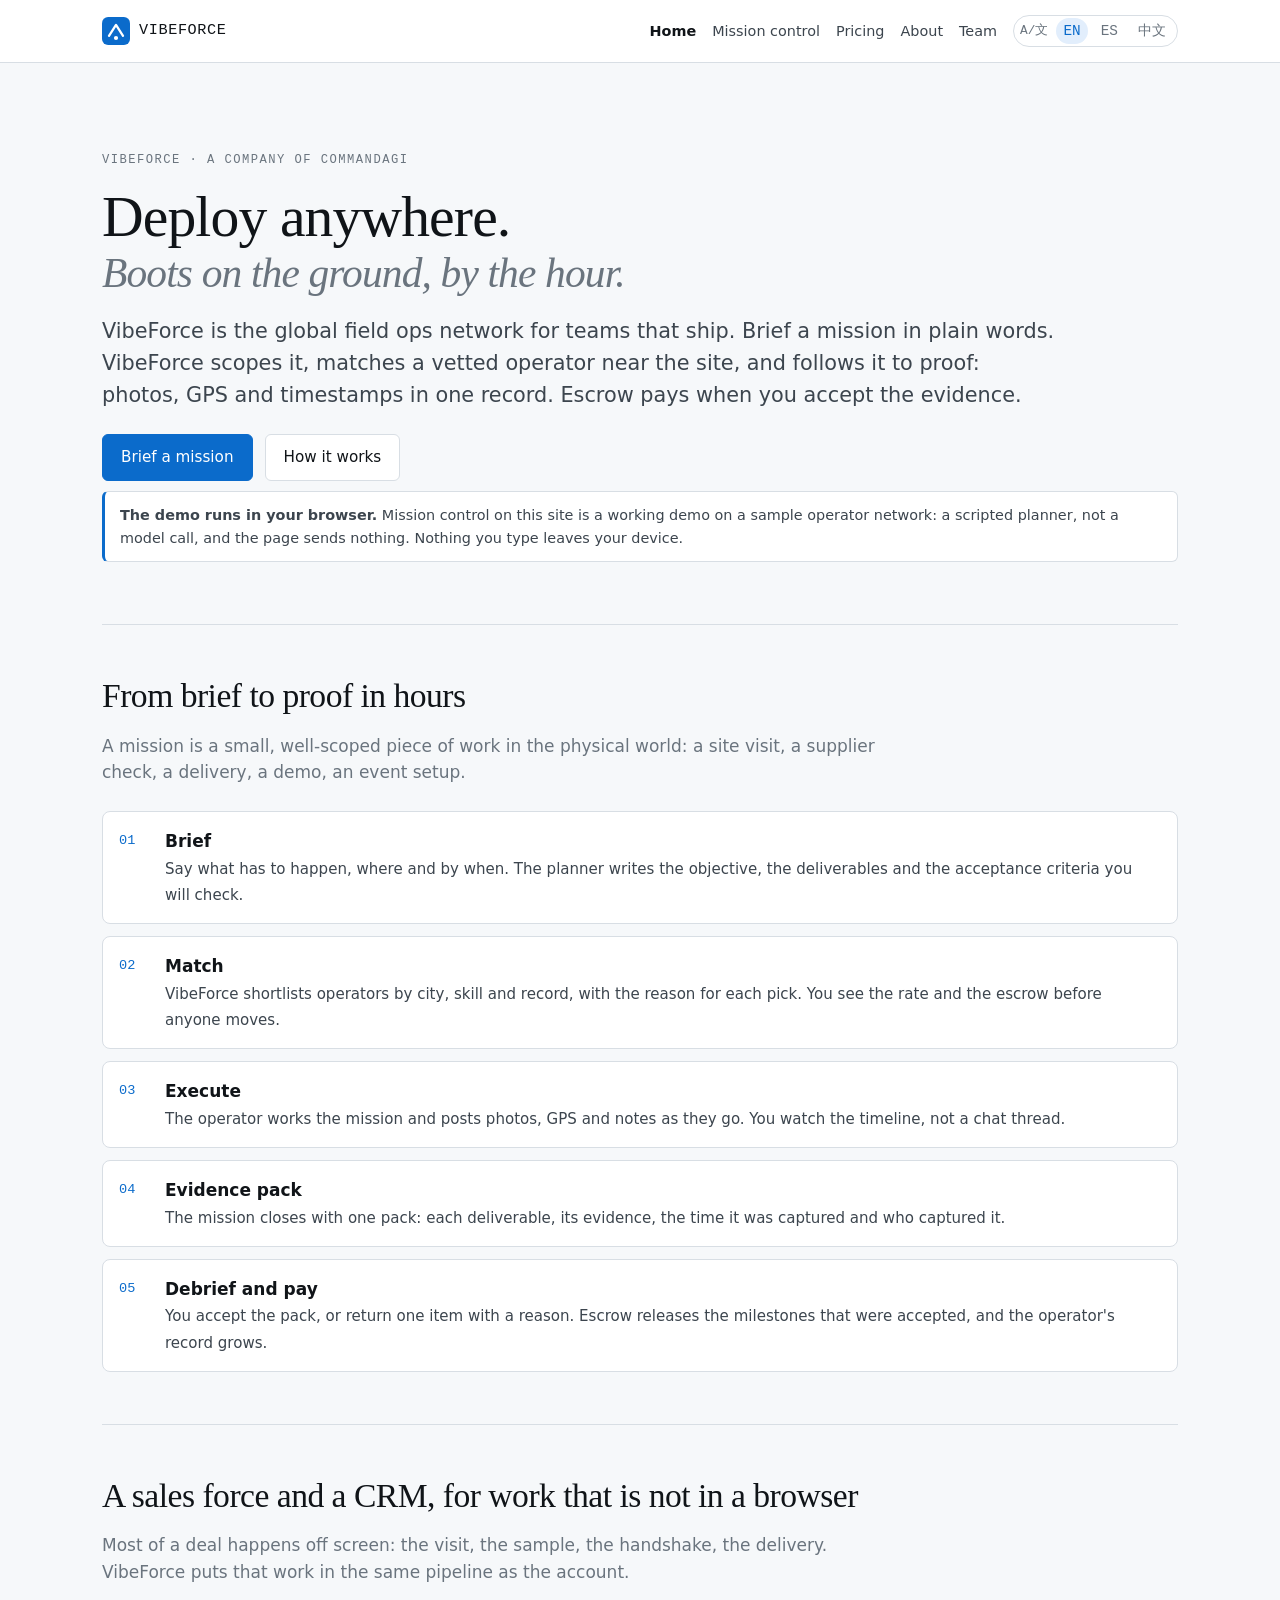
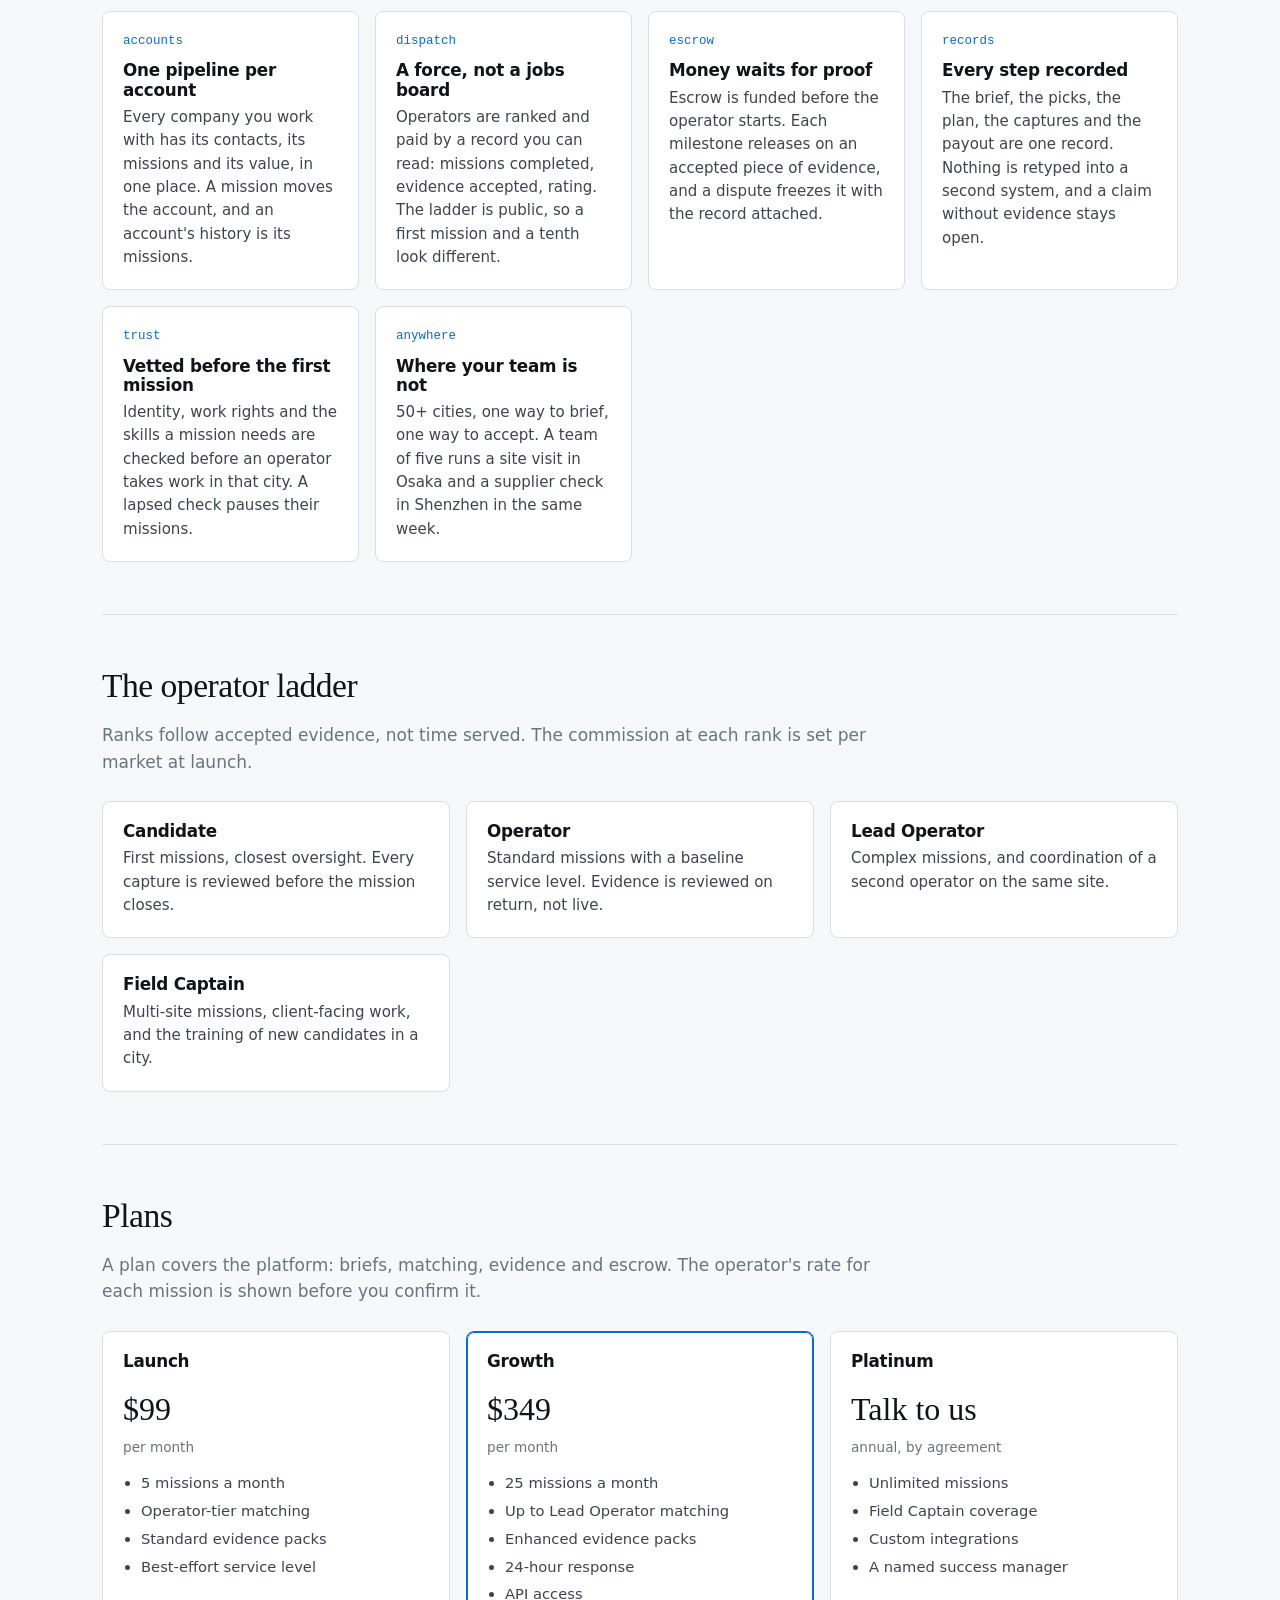
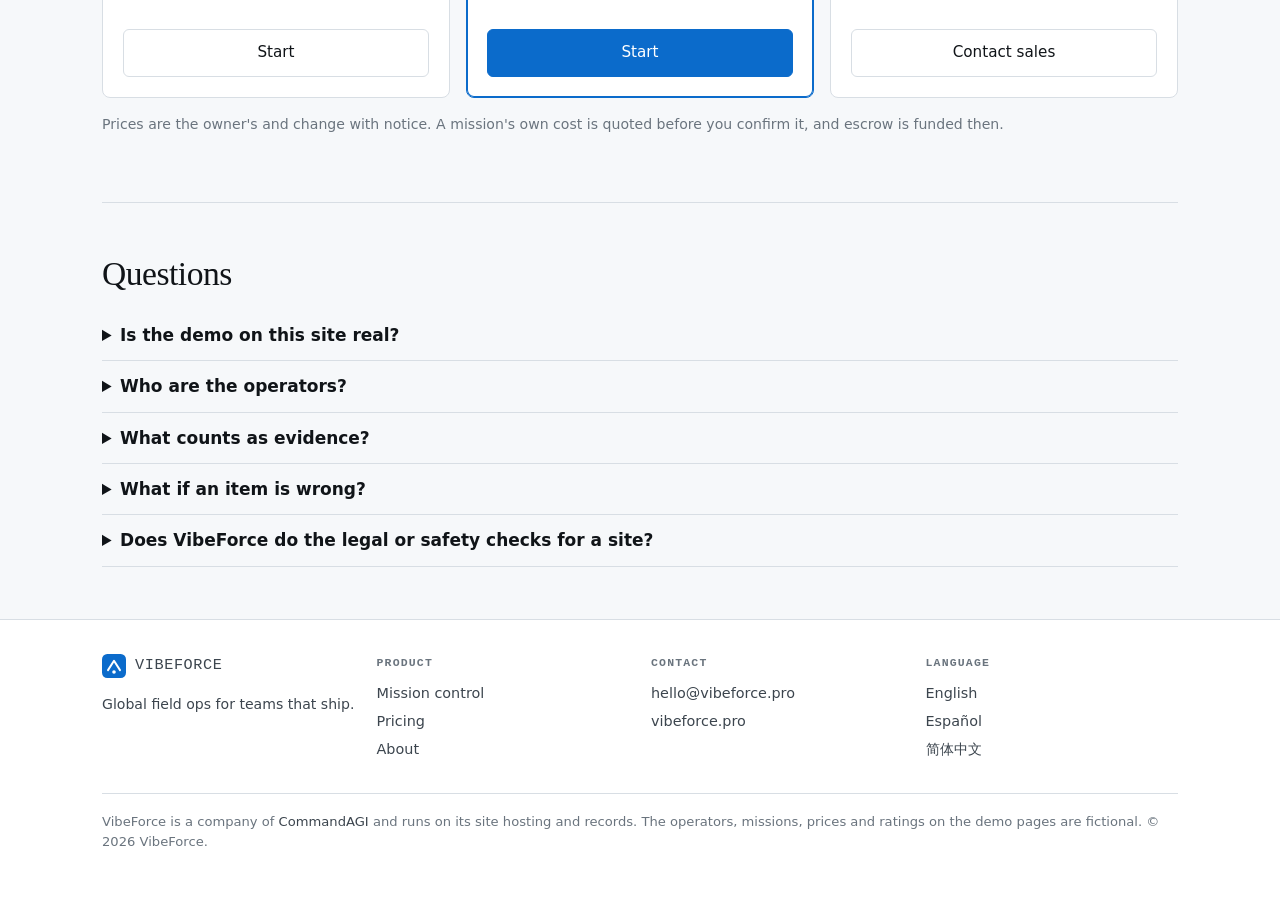
==== index.html @ 7dc22e91 "The site of vibeforce, from CommandAGI's seed (seed/drive/platform/org-vibeforce/sites/vibeforce) Co" ====
<!doctype html>
<html lang="en">
<head>
<meta charset="utf-8">
<meta name="viewport" content="width=device-width, initial-scale=1">
<meta http-equiv="Content-Security-Policy" content="default-src 'self'; script-src 'self'; style-src 'self' 'unsafe-inline'; img-src 'self' data:; connect-src 'none'; object-src 'none'; base-uri 'none'; form-action 'none'">
<title>VibeForce: the field force for teams that ship</title>
<meta name="description" content="VibeForce is the global field ops network for teams that ship. Brief a mission, a vetted operator executes it with photo, GPS and timestamp evidence, and escrow pays when the evidence is accepted.">
<link rel="canonical" href="https://vibeforce.commandagi.app/">
<link rel="alternate" hreflang="en" href="https://vibeforce.commandagi.app/">
<link rel="alternate" hreflang="es" href="https://vibeforce.commandagi.app/es/">
<link rel="alternate" hreflang="zh-Hans" href="https://vibeforce.commandagi.app/zh/">
<link rel="stylesheet" href="style.css">
<link rel="icon" href="mark.svg" type="image/svg+xml">
</head>
<body>
<a class="skip" href="#main">Skip to the content</a>
<header class="site-head">
  <div class="wrap">
    <a class="brand" href="index.html"><img src="mark.svg" alt="" width="28" height="28">vibeforce</a>
    <nav class="site-nav" aria-label="Site">
      <a href="index.html" aria-current="page">Home</a>
      <a href="app/">Mission control</a>
      <a href="#pricing">Pricing</a>
      <a href="about.html">About</a>
      <a href="team.html">Team</a>
      <span class="lang" aria-label="Language">
        <span class="glyph" aria-hidden="true">A/文</span>
        <a href="index.html" aria-current="true" hreflang="en" lang="en">EN</a>
        <a href="es/" hreflang="es" lang="es">ES</a>
        <a href="zh/" hreflang="zh-Hans" lang="zh-Hans">中文</a>
      </span>
    </nav>
  </div>
</header>

<main id="main">
  <div class="wrap">
    <section class="hero">
      <p class="eyebrow">VibeForce · a company of CommandAGI</p>
      <h1>Deploy anywhere.<span class="thin">Boots on the ground, by the hour.</span></h1>
      <p class="lede">VibeForce is the global field ops network for teams that ship. Brief a mission in plain words. VibeForce scopes it, matches a vetted operator near the site, and follows it to proof: photos, GPS and timestamps in one record. Escrow pays when you accept the evidence.</p>
      <div class="btns">
        <a class="btn primary" href="app/">Brief a mission</a>
        <a class="btn" href="#how">How it works</a>
      </div>
      <p class="notice"><strong>The demo runs in your browser.</strong> Mission control on this site is a working demo on a sample operator network: a scripted planner, not a model call, and the page sends nothing. Nothing you type leaves your device.</p>
    </section>

    <section id="how" aria-labelledby="how-title">
      <div class="section-head">
        <h2 id="how-title">From brief to proof in hours</h2>
        <p class="muted">A mission is a small, well-scoped piece of work in the physical world: a site visit, a supplier check, a delivery, a demo, an event setup.</p>
      </div>
      <ol class="steps">
        <li><span class="n">01</span><span><strong>Brief</strong><span class="body">Say what has to happen, where and by when. The planner writes the objective, the deliverables and the acceptance criteria you will check.</span></span></li>
        <li><span class="n">02</span><span><strong>Match</strong><span class="body">VibeForce shortlists operators by city, skill and record, with the reason for each pick. You see the rate and the escrow before anyone moves.</span></span></li>
        <li><span class="n">03</span><span><strong>Execute</strong><span class="body">The operator works the mission and posts photos, GPS and notes as they go. You watch the timeline, not a chat thread.</span></span></li>
        <li><span class="n">04</span><span><strong>Evidence pack</strong><span class="body">The mission closes with one pack: each deliverable, its evidence, the time it was captured and who captured it.</span></span></li>
        <li><span class="n">05</span><span><strong>Debrief and pay</strong><span class="body">You accept the pack, or return one item with a reason. Escrow releases the milestones that were accepted, and the operator's record grows.</span></span></li>
      </ol>
    </section>

    <section aria-labelledby="force-title">
      <div class="section-head">
        <h2 id="force-title">A sales force and a CRM, for work that is not in a browser</h2>
        <p class="muted">Most of a deal happens off screen: the visit, the sample, the handshake, the delivery. VibeForce puts that work in the same pipeline as the account.</p>
      </div>
      <div class="grid three">
        <div class="card"><span class="num">accounts</span><h3>One pipeline per account</h3><p>Every company you work with has its contacts, its missions and its value, in one place. A mission moves the account, and an account's history is its missions.</p></div>
        <div class="card"><span class="num">dispatch</span><h3>A force, not a jobs board</h3><p>Operators are ranked and paid by a record you can read: missions completed, evidence accepted, rating. The ladder is public, so a first mission and a tenth look different.</p></div>
        <div class="card"><span class="num">escrow</span><h3>Money waits for proof</h3><p>Escrow is funded before the operator starts. Each milestone releases on an accepted piece of evidence, and a dispute freezes it with the record attached.</p></div>
        <div class="card"><span class="num">records</span><h3>Every step recorded</h3><p>The brief, the picks, the plan, the captures and the payout are one record. Nothing is retyped into a second system, and a claim without evidence stays open.</p></div>
        <div class="card"><span class="num">trust</span><h3>Vetted before the first mission</h3><p>Identity, work rights and the skills a mission needs are checked before an operator takes work in that city. A lapsed check pauses their missions.</p></div>
        <div class="card"><span class="num">anywhere</span><h3>Where your team is not</h3><p>50+ cities, one way to brief, one way to accept. A team of five runs a site visit in Osaka and a supplier check in Shenzhen in the same week.</p></div>
      </div>
    </section>

    <section aria-labelledby="ladder-title">
      <div class="section-head">
        <h2 id="ladder-title">The operator ladder</h2>
        <p class="muted">Ranks follow accepted evidence, not time served. The commission at each rank is set per market at launch.</p>
      </div>
      <div class="grid two">
        <div class="card"><h3>Candidate</h3><p>First missions, closest oversight. Every capture is reviewed before the mission closes.</p></div>
        <div class="card"><h3>Operator</h3><p>Standard missions with a baseline service level. Evidence is reviewed on return, not live.</p></div>
        <div class="card"><h3>Lead Operator</h3><p>Complex missions, and coordination of a second operator on the same site.</p></div>
        <div class="card"><h3>Field Captain</h3><p>Multi-site missions, client-facing work, and the training of new candidates in a city.</p></div>
      </div>
    </section>

    <section id="pricing" aria-labelledby="pricing-title">
      <div class="section-head">
        <h2 id="pricing-title">Plans</h2>
        <p class="muted">A plan covers the platform: briefs, matching, evidence and escrow. The operator's rate for each mission is shown before you confirm it.</p>
      </div>
      <div class="plans">
        <div class="plan">
          <h3>Launch</h3>
          <p class="price">$99</p>
          <p class="per">per month</p>
          <ul>
            <li>5 missions a month</li>
            <li>Operator-tier matching</li>
            <li>Standard evidence packs</li>
            <li>Best-effort service level</li>
          </ul>
          <a class="btn" href="app/">Start</a>
        </div>
        <div class="plan featured">
          <h3>Growth</h3>
          <p class="price">$349</p>
          <p class="per">per month</p>
          <ul>
            <li>25 missions a month</li>
            <li>Up to Lead Operator matching</li>
            <li>Enhanced evidence packs</li>
            <li>24-hour response</li>
            <li>API access</li>
          </ul>
          <a class="btn primary" href="app/">Start</a>
        </div>
        <div class="plan">
          <h3>Platinum</h3>
          <p class="price">Talk to us</p>
          <p class="per">annual, by agreement</p>
          <ul>
            <li>Unlimited missions</li>
            <li>Field Captain coverage</li>
            <li>Custom integrations</li>
            <li>A named success manager</li>
          </ul>
          <a class="btn" href="mailto:hello@vibeforce.pro?subject=VibeForce%20Platinum">Contact sales</a>
        </div>
      </div>
      <p class="small muted" style="margin-top:16px">Prices are the owner's and change with notice. A mission's own cost is quoted before you confirm it, and escrow is funded then.</p>
    </section>

    <section aria-labelledby="faq-title">
      <h2 id="faq-title">Questions</h2>
      <details><summary>Is the demo on this site real?</summary><p>It is a working demo, not a live account. The planner is a script in your browser: it reads your brief, picks from a sample operator network and builds the mission, the plan and the pipeline. It makes no model call and sends no data. Nothing is dispatched, and no money moves.</p></details>
      <details><summary>Who are the operators?</summary><p>Vetted people who take missions in their own city, and the AI agents that support them. The sample operators in the demo are fictional; their names, ratings and records are made up for the demo.</p></details>
      <details><summary>What counts as evidence?</summary><p>A photo with a GPS coordinate and a timestamp, a signed receipt, a document, or a short video, attached to one deliverable. The pack lists every deliverable and what was accepted for it.</p></details>
      <details><summary>What if an item is wrong?</summary><p>You return that item with a reason. The mission stays in review until it is redone or the dispute is opened; escrow releases nothing for an item that is not accepted.</p></details>
      <details><summary>Does VibeForce do the legal or safety checks for a site?</summary><p>No. Working rights, site access, permits and safety rules for a site are the client's and the operator's to keep. VibeForce checks an operator's identity and skills before their first mission, and records what was checked.</p></details>
    </section>
  </div>
</main>

<footer class="site-foot">
  <div class="wrap">
    <div class="cols">
      <div>
        <a class="brand" href="index.html"><img src="mark.svg" alt="" width="24" height="24">vibeforce</a>
        <p class="small" style="margin-top:10px">Global field ops for teams that ship.</p>
      </div>
      <div>
        <h4>Product</h4>
        <ul>
          <li><a href="app/">Mission control</a></li>
          <li><a href="#pricing">Pricing</a></li>
          <li><a href="about.html">About</a></li>
        </ul>
      </div>
      <div>
        <h4>Contact</h4>
        <ul>
          <li><a href="mailto:hello@vibeforce.pro">hello@vibeforce.pro</a></li>
          <li><a href="https://vibeforce.pro/">vibeforce.pro</a></li>
        </ul>
      </div>
      <div>
        <h4>Language</h4>
        <ul>
          <li><a href="index.html" hreflang="en" aria-current="true">English</a></li>
          <li><a href="es/" hreflang="es">Español</a></li>
          <li><a href="zh/" hreflang="zh-Hans">简体中文</a></li>
        </ul>
      </div>
    </div>
    <p class="fine">VibeForce is a company of <a href="https://commandagi.com/">CommandAGI</a> and runs on its site hosting and records. The operators, missions, prices and ratings on the demo pages are fictional. © 2026 VibeForce.</p>
  </div>
</footer>
</body>
</html>
---- style.css ----
/* VibeForce's site. One stylesheet for every page and every locale. */

:root {
  --ink: #101418;
  --ink-soft: #3c454e;
  --muted: #6a747e;
  --line: #d8dee4;
  --paper: #f6f8fa;
  --card: #ffffff;
  --soft: #eef2f5;
  --accent: #0b6bcb;
  --accent-soft: #e2eefc;
  --good: #0f7a4a;
  --warn: #a4540a;
  --bad: #a51f2f;
  --mono: ui-monospace, SFMono-Regular, "SF Mono", Menlo, Consolas, "Liberation Mono", monospace;
  --sans: system-ui, -apple-system, "Segoe UI", Roboto, "Helvetica Neue", Arial, sans-serif;
  --serif: Georgia, "Times New Roman", serif;
  --max: 1120px;
}

@media (prefers-color-scheme: dark) {
  :root {
    --ink: #eef2f6;
    --ink-soft: #c3ccd4;
    --muted: #8c98a3;
    --line: #2a323a;
    --paper: #0d1116;
    --card: #141a21;
    --soft: #1b232b;
    --accent: #5aa8ff;
    --accent-soft: #12263c;
    --good: #4cc38a;
    --warn: #e3a45a;
    --bad: #ff7a8a;
  }
}

* { box-sizing: border-box; }

html { color-scheme: light dark; }

body {
  margin: 0;
  background: var(--paper);
  color: var(--ink);
  font-family: var(--sans);
  font-size: 17px;
  line-height: 1.55;
  -webkit-text-size-adjust: 100%;
}

a { color: var(--accent); text-decoration-thickness: 1px; text-underline-offset: 2px; }
a:hover { text-decoration-thickness: 2px; }

h1, h2, h3 { line-height: 1.15; letter-spacing: -0.015em; margin: 0 0 0.5em; }
h1 { font-family: var(--serif); font-weight: 400; font-size: clamp(2.1rem, 5vw, 3.6rem); }
h2 { font-family: var(--serif); font-weight: 400; font-size: clamp(1.5rem, 3vw, 2.1rem); }
h3 { font-size: 1.05rem; }

p { margin: 0 0 1em; }

.wrap { max-width: var(--max); margin: 0 auto; padding: 0 22px; }

.skip {
  position: absolute; left: -9999px; top: 0; background: var(--card); color: var(--ink);
  padding: 10px 14px; z-index: 10; border: 1px solid var(--line);
}
.skip:focus { left: 12px; top: 12px; }

/* head */
.site-head { border-bottom: 1px solid var(--line); background: var(--card); }
.site-head .wrap { display: flex; align-items: center; gap: 18px; min-height: 62px; flex-wrap: wrap; padding-block: 8px; }
.brand { display: inline-flex; align-items: center; gap: 9px; font-family: var(--mono); font-size: 0.95rem; letter-spacing: 0.04em; text-transform: uppercase; color: var(--ink); text-decoration: none; }
.brand img { display: block; }
.site-nav { display: flex; gap: 4px 16px; flex-wrap: wrap; margin-inline-start: auto; align-items: center; }
.site-nav a { color: var(--ink-soft); text-decoration: none; font-size: 0.9rem; padding: 4px 0; }
.site-nav a:hover { color: var(--ink); text-decoration: underline; }
.site-nav a[aria-current="page"] { color: var(--ink); font-weight: 600; }

.lang { display: inline-flex; align-items: center; gap: 6px; font-family: var(--mono); font-size: 0.8rem; border: 1px solid var(--line); border-radius: 999px; padding: 2px 4px; }
.lang a { padding: 2px 7px; border-radius: 999px; color: var(--muted); text-decoration: none; }
.lang a[aria-current="true"] { background: var(--accent-soft); color: var(--accent); }
.lang .glyph { color: var(--muted); padding-inline: 2px; }

/* hero */
.hero { padding: clamp(40px, 8vw, 88px) 0 clamp(28px, 5vw, 48px); }
.hero h1 { margin-bottom: 0.3em; }
.hero h1 .thin { display: block; font-style: italic; color: var(--muted); font-size: 0.72em; }
.hero .lede { font-size: clamp(1.05rem, 2vw, 1.3rem); color: var(--ink-soft); max-width: 46em; }
.eyebrow { font-family: var(--mono); font-size: 0.76rem; letter-spacing: 0.12em; text-transform: uppercase; color: var(--muted); margin-bottom: 14px; }
.btns { display: flex; gap: 12px; flex-wrap: wrap; margin: 22px 0 10px; }
.btn { display: inline-flex; align-items: center; gap: 8px; border: 1px solid var(--line); background: var(--card); color: var(--ink); border-radius: 6px; padding: 11px 18px; font-size: 0.95rem; text-decoration: none; cursor: pointer; font-family: inherit; }
.btn:hover { border-color: var(--muted); }
.btn.primary { background: var(--accent); border-color: var(--accent); color: #fff; }
.btn.primary:hover { filter: brightness(1.06); }
.btn.small { padding: 6px 11px; font-size: 0.85rem; }
.notice { border: 1px solid var(--line); border-inline-start: 3px solid var(--accent); background: var(--card); padding: 12px 15px; border-radius: 6px; font-size: 0.9rem; color: var(--ink-soft); }

/* sections */
section { padding: clamp(28px, 5vw, 52px) 0; border-top: 1px solid var(--line); }
section:first-of-type { border-top: 0; }
.section-head { max-width: 46em; margin-bottom: 26px; }
.grid { display: grid; gap: 16px; }
.grid.two { grid-template-columns: repeat(auto-fit, minmax(280px, 1fr)); }
.grid.three { grid-template-columns: repeat(auto-fit, minmax(240px, 1fr)); }
.card { background: var(--card); border: 1px solid var(--line); border-radius: 8px; padding: 20px; }
.card h3 { margin-bottom: 6px; }
.card p { color: var(--ink-soft); font-size: 0.94rem; margin-bottom: 0; }
.card .num { font-family: var(--mono); font-size: 0.78rem; color: var(--accent); display: block; margin-bottom: 10px; }

.steps { counter-reset: step; list-style: none; padding: 0; margin: 0; display: grid; gap: 12px; }
.steps li { display: grid; grid-template-columns: 34px 1fr; gap: 12px; align-items: start; background: var(--card); border: 1px solid var(--line); border-radius: 8px; padding: 16px; }
.steps .n { font-family: var(--mono); color: var(--accent); font-size: 0.85rem; padding-top: 2px; }
.steps strong { display: block; }
.steps span.body { color: var(--ink-soft); font-size: 0.94rem; }

table { width: 100%; border-collapse: collapse; font-size: 0.92rem; }
th, td { text-align: start; padding: 9px 10px; border-bottom: 1px solid var(--line); vertical-align: top; }
th { font-family: var(--mono); font-size: 0.75rem; letter-spacing: 0.08em; text-transform: uppercase; color: var(--muted); font-weight: 500; }

.plans { display: grid; grid-template-columns: repeat(auto-fit, minmax(230px, 1fr)); gap: 16px; }
.plan { background: var(--card); border: 1px solid var(--line); border-radius: 8px; padding: 20px; display: flex; flex-direction: column; }
.plan.featured { border-color: var(--accent); box-shadow: 0 0 0 1px var(--accent) inset; }
.plan .price { font-family: var(--serif); font-size: 2rem; margin: 6px 0 2px; }
.plan .per { font-size: 0.85rem; color: var(--muted); margin-bottom: 14px; }
.plan ul { margin: 0 0 18px; padding-inline-start: 18px; color: var(--ink-soft); font-size: 0.92rem; }
.plan ul li { margin-bottom: 5px; }
.plan .btn { margin-top: auto; justify-content: center; }

details { border-bottom: 1px solid var(--line); padding: 12px 0; }
details summary { cursor: pointer; font-weight: 600; }
details p { margin: 10px 0 0; color: var(--ink-soft); }

.mono { font-family: var(--mono); font-size: 0.86em; }
.muted { color: var(--muted); }
.small { font-size: 0.88rem; }
.tag { display: inline-block; font-family: var(--mono); font-size: 0.72rem; letter-spacing: 0.06em; text-transform: uppercase; border: 1px solid var(--line); border-radius: 999px; padding: 1px 8px; color: var(--muted); }

/* footer */
.site-foot { border-top: 1px solid var(--line); background: var(--card); padding: 34px 0 44px; color: var(--ink-soft); font-size: 0.9rem; }
.site-foot .cols { display: grid; grid-template-columns: repeat(auto-fit, minmax(200px, 1fr)); gap: 22px; }
.site-foot h4 { font-family: var(--mono); font-size: 0.72rem; letter-spacing: 0.1em; text-transform: uppercase; color: var(--muted); margin: 0 0 10px; }
.site-foot ul { list-style: none; margin: 0; padding: 0; }
.site-foot li { margin-bottom: 6px; }
.site-foot a { color: var(--ink-soft); text-decoration: none; }
.site-foot a:hover { color: var(--ink); text-decoration: underline; }
.site-foot .fine { margin-top: 26px; padding-top: 18px; border-top: 1px solid var(--line); color: var(--muted); font-size: 0.82rem; }

/* the agent-team block: generated by scripts/seed/people/personas.mjs */

/* mission control (app/) */
body.app { min-height: 100vh; }
.mc { display: grid; grid-template-columns: minmax(280px, 380px) 1fr; gap: 18px; padding-bottom: 40px; align-items: start; }
@media (max-width: 880px) { .mc { grid-template-columns: 1fr; } }
.panel { background: var(--card); border: 1px solid var(--line); border-radius: 8px; padding: 18px; }
.panel h2 { font-size: 1.15rem; font-family: var(--sans); font-weight: 650; margin-bottom: 12px; }
.panel h3 { font-size: 0.95rem; }
label { display: block; font-size: 0.82rem; font-family: var(--mono); letter-spacing: 0.04em; text-transform: uppercase; color: var(--muted); margin: 12px 0 5px; }
input, textarea, select {
  width: 100%; font-family: inherit; font-size: 0.95rem; color: var(--ink); background: var(--paper);
  border: 1px solid var(--line); border-radius: 6px; padding: 9px 10px;
}
textarea { min-height: 96px; resize: vertical; line-height: 1.45; }
input:focus, textarea:focus, select:focus { outline: 2px solid var(--accent); outline-offset: 1px; }
.row { display: grid; grid-template-columns: 1fr 1fr; gap: 10px; }
.chips { display: flex; flex-wrap: wrap; gap: 7px; margin-top: 10px; }
.chip { font-family: var(--mono); font-size: 0.76rem; border: 1px solid var(--line); background: var(--paper); color: var(--ink-soft); border-radius: 999px; padding: 4px 10px; cursor: pointer; }
.chip:hover { border-color: var(--accent); color: var(--accent); }
.tabs { display: flex; gap: 4px; border-bottom: 1px solid var(--line); margin-bottom: 16px; flex-wrap: wrap; }
.tabs button { background: none; border: 0; border-bottom: 2px solid transparent; color: var(--muted); font-family: var(--mono); font-size: 0.8rem; letter-spacing: 0.06em; text-transform: uppercase; padding: 8px 12px; cursor: pointer; }
.tabs button[aria-selected="true"] { color: var(--ink); border-bottom-color: var(--accent); }
.empty { border: 1px dashed var(--line); border-radius: 8px; padding: 26px; text-align: center; color: var(--muted); font-size: 0.92rem; }

.mission { border: 1px solid var(--line); border-radius: 8px; background: var(--card); padding: 16px; margin-bottom: 12px; }
.mission .top { display: flex; gap: 10px; align-items: baseline; flex-wrap: wrap; }
.mission .id { font-family: var(--mono); font-size: 0.76rem; color: var(--muted); }
.mission h3 { margin: 4px 0 8px; }
.mission ul { margin: 6px 0 10px; padding-inline-start: 18px; font-size: 0.92rem; color: var(--ink-soft); }
.mission ul.check { list-style: none; padding-inline-start: 0; }
.mission ul.check li::before { content: "▢ "; color: var(--muted); font-family: var(--mono); }
.meta { display: flex; gap: 8px 16px; flex-wrap: wrap; font-size: 0.85rem; color: var(--muted); margin-bottom: 10px; }
.meta b { color: var(--ink-soft); font-weight: 600; }
.ops { display: grid; grid-template-columns: repeat(auto-fit, minmax(220px, 1fr)); gap: 10px; margin: 10px 0; }
.op { border: 1px solid var(--line); border-radius: 6px; padding: 12px; background: var(--paper); }
.op.pick { border-color: var(--accent); }
.op .nm { font-weight: 650; }
.op .why { font-size: 0.86rem; color: var(--ink-soft); margin-top: 4px; }
.score { font-family: var(--mono); font-size: 0.78rem; color: var(--accent); }

.board { display: grid; grid-template-columns: repeat(5, minmax(170px, 1fr)); gap: 10px; overflow-x: auto; padding-bottom: 6px; }
@media (max-width: 880px) { .board { grid-template-columns: repeat(5, minmax(210px, 1fr)); } }
.col { background: var(--soft); border: 1px solid var(--line); border-radius: 8px; padding: 10px; min-height: 120px; }
.col h4 { font-family: var(--mono); font-size: 0.72rem; letter-spacing: 0.08em; text-transform: uppercase; color: var(--muted); margin: 0 0 8px; display: flex; justify-content: space-between; }
.bcard { background: var(--card); border: 1px solid var(--line); border-radius: 6px; padding: 10px; margin-bottom: 8px; font-size: 0.85rem; }
.bcard .t { font-weight: 600; margin-bottom: 3px; }
.bcard .s { color: var(--muted); font-size: 0.78rem; }
.bcard button { margin-top: 8px; }
.timeline { list-style: none; margin: 8px 0 0; padding: 0; font-size: 0.86rem; }
.timeline li { padding: 4px 0 4px 14px; border-inline-start: 2px solid var(--line); position: relative; color: var(--ink-soft); }
.timeline li::before { content: ""; position: absolute; inset-inline-start: -5px; top: 12px; width: 8px; height: 8px; border-radius: 50%; background: var(--accent); }
.kv { display: grid; grid-template-columns: max-content 1fr; gap: 4px 14px; font-size: 0.9rem; }
.kv dt { color: var(--muted); }
.kv dd { margin: 0; }
.toast { position: fixed; inset-block-end: 18px; inset-inline: 0; margin: auto; width: max-content; max-width: 90vw; background: var(--ink); color: var(--paper); border-radius: 6px; padding: 10px 16px; font-size: 0.9rem; opacity: 0; transition: opacity 0.2s; pointer-events: none; }
.toast.show { opacity: 1; }

/* agent-team: generated by scripts/seed/people/personas.mjs */
.agent-team { max-width: 1120px; margin: 0 auto; padding: 48px 20px 72px; box-sizing: border-box; }
.agent-team * { box-sizing: border-box; }
.agent-team .at-eyebrow { margin: 0 0 8px; font-size: 0.8rem; letter-spacing: 0.08em; text-transform: uppercase; opacity: 0.75; }
.agent-team .at-lede { max-width: 44em; margin: 16px 0 0; }
.agent-team .at-group { margin-top: 40px; }
.agent-team .at-cards { display: grid; grid-template-columns: repeat(auto-fill, minmax(220px, 1fr)); gap: 28px 24px; margin-top: 16px; }
.agent-team .at-card { display: flex; flex-direction: column; gap: 6px; min-width: 0; }
.agent-team .at-card > a { color: inherit; text-decoration: none; display: flex; flex-direction: column; gap: 10px; }
.agent-team .at-card > a:hover h3 { text-decoration: underline; }
.agent-team .at-card img, .agent-team .at-profile img { width: 100%; height: auto; aspect-ratio: 4 / 5; object-fit: cover; border-radius: 10px; display: block; background: rgba(127, 127, 127, 0.15); }
.agent-team .at-card h3 { margin: 0; overflow-wrap: anywhere; }
.agent-team .at-title { margin: 0; font-weight: 600; opacity: 0.85; }
.agent-team .at-line { margin: 0; padding: 0; border: 0; background: none; }
.ai-badge { display: inline-block; vertical-align: middle; margin-left: 6px; padding: 1px 8px; border: 1px solid currentColor; border-radius: 999px; font-family: system-ui, sans-serif; font-size: 0.7rem; font-weight: 600; letter-spacing: 0.03em; line-height: 1.5; text-transform: none; white-space: nowrap; opacity: 0.85; }
.agent-team .at-note { margin: 0; font-size: 0.85rem; opacity: 0.75; }
.agent-team .at-disclosure { margin-top: 48px; padding: 20px; border: 1px solid rgba(127, 127, 127, 0.4); border-radius: 10px; }
.agent-team .at-profile { display: grid; grid-template-columns: minmax(0, 320px) minmax(0, 1fr); gap: 40px; align-items: start; }
.agent-team .at-profile h1 { margin-top: 0; overflow-wrap: anywhere; }
.agent-team .at-back { display: inline-block; margin-bottom: 24px; color: inherit; }
@media (max-width: 600px) {
  .agent-team { padding: 32px 16px 56px; }
  .agent-team .at-cards { grid-template-columns: minmax(0, 1fr); gap: 24px; }
  .agent-team .at-card > a { display: grid; grid-template-columns: 112px minmax(0, 1fr); gap: 14px; align-items: center; }
  .agent-team .at-profile { grid-template-columns: minmax(0, 1fr); gap: 24px; }
  .agent-team .at-profile img { max-width: 260px; }
}
/* end agent-team */
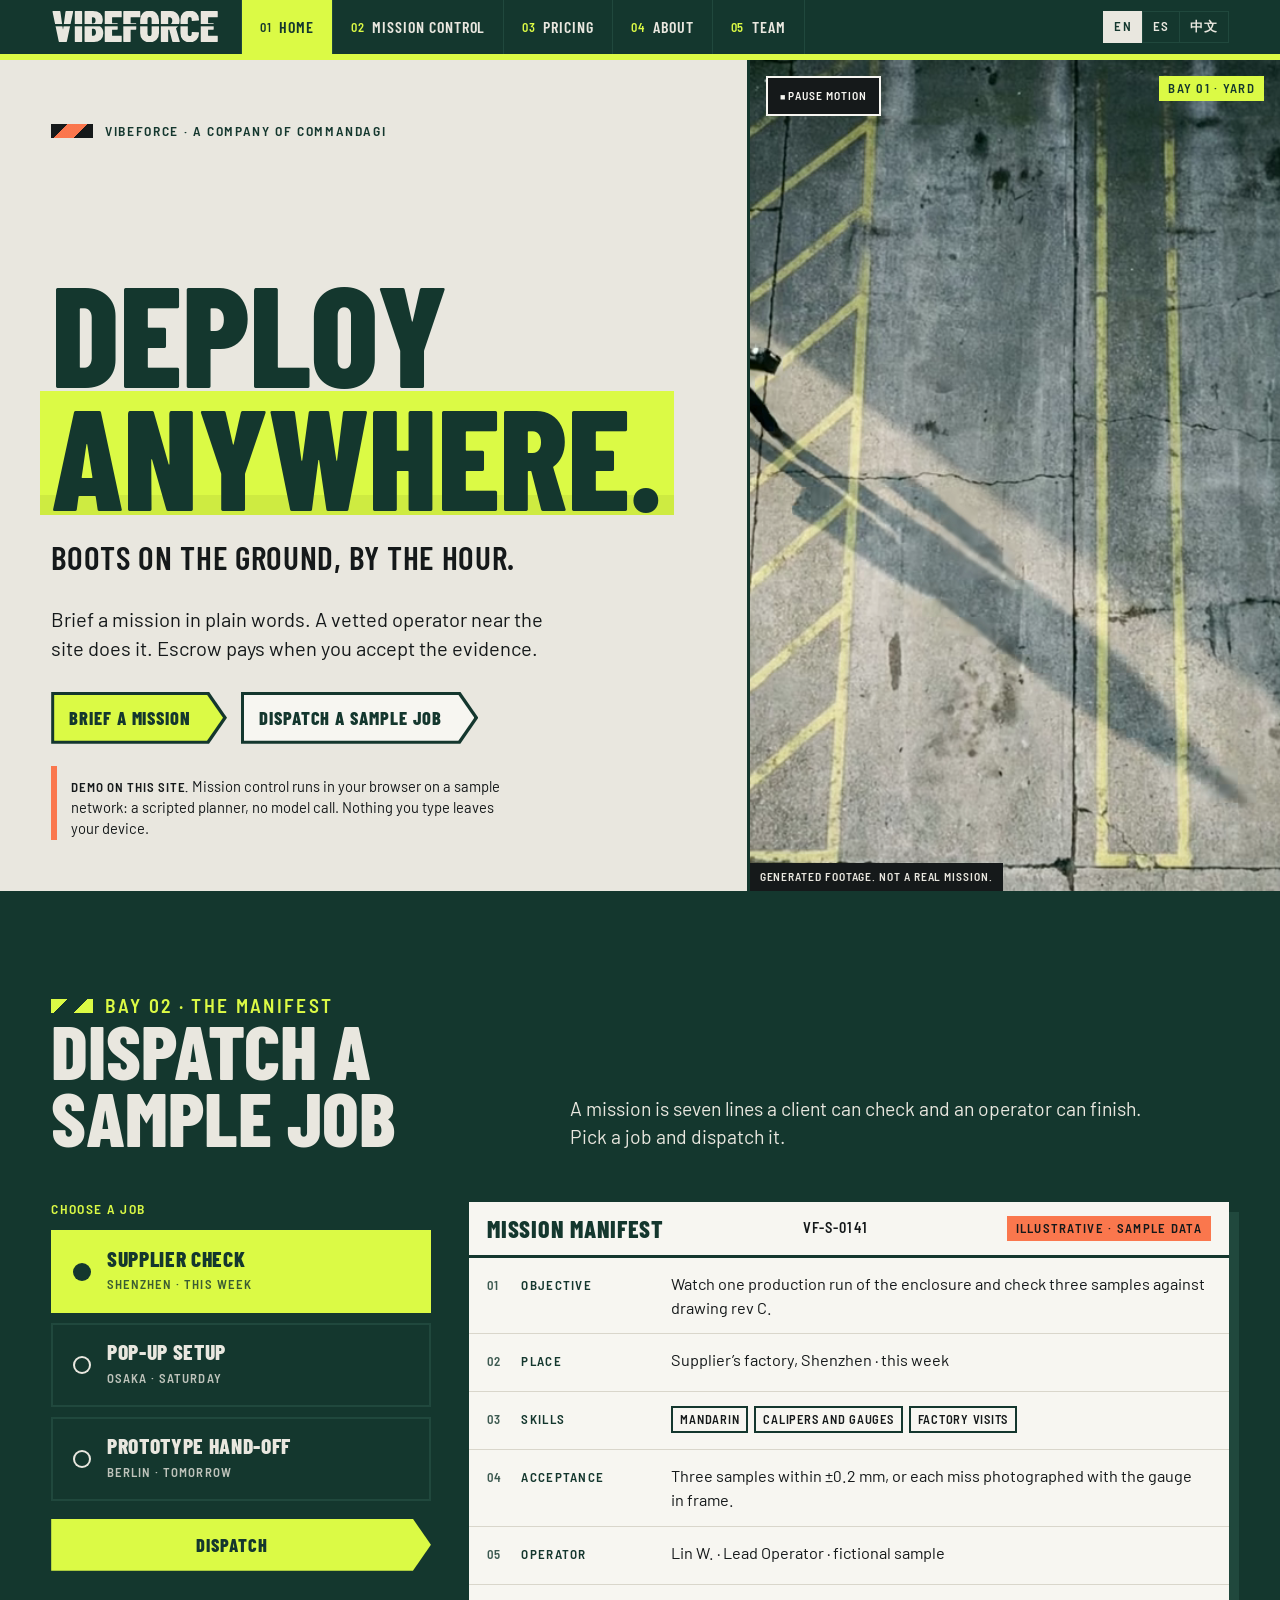
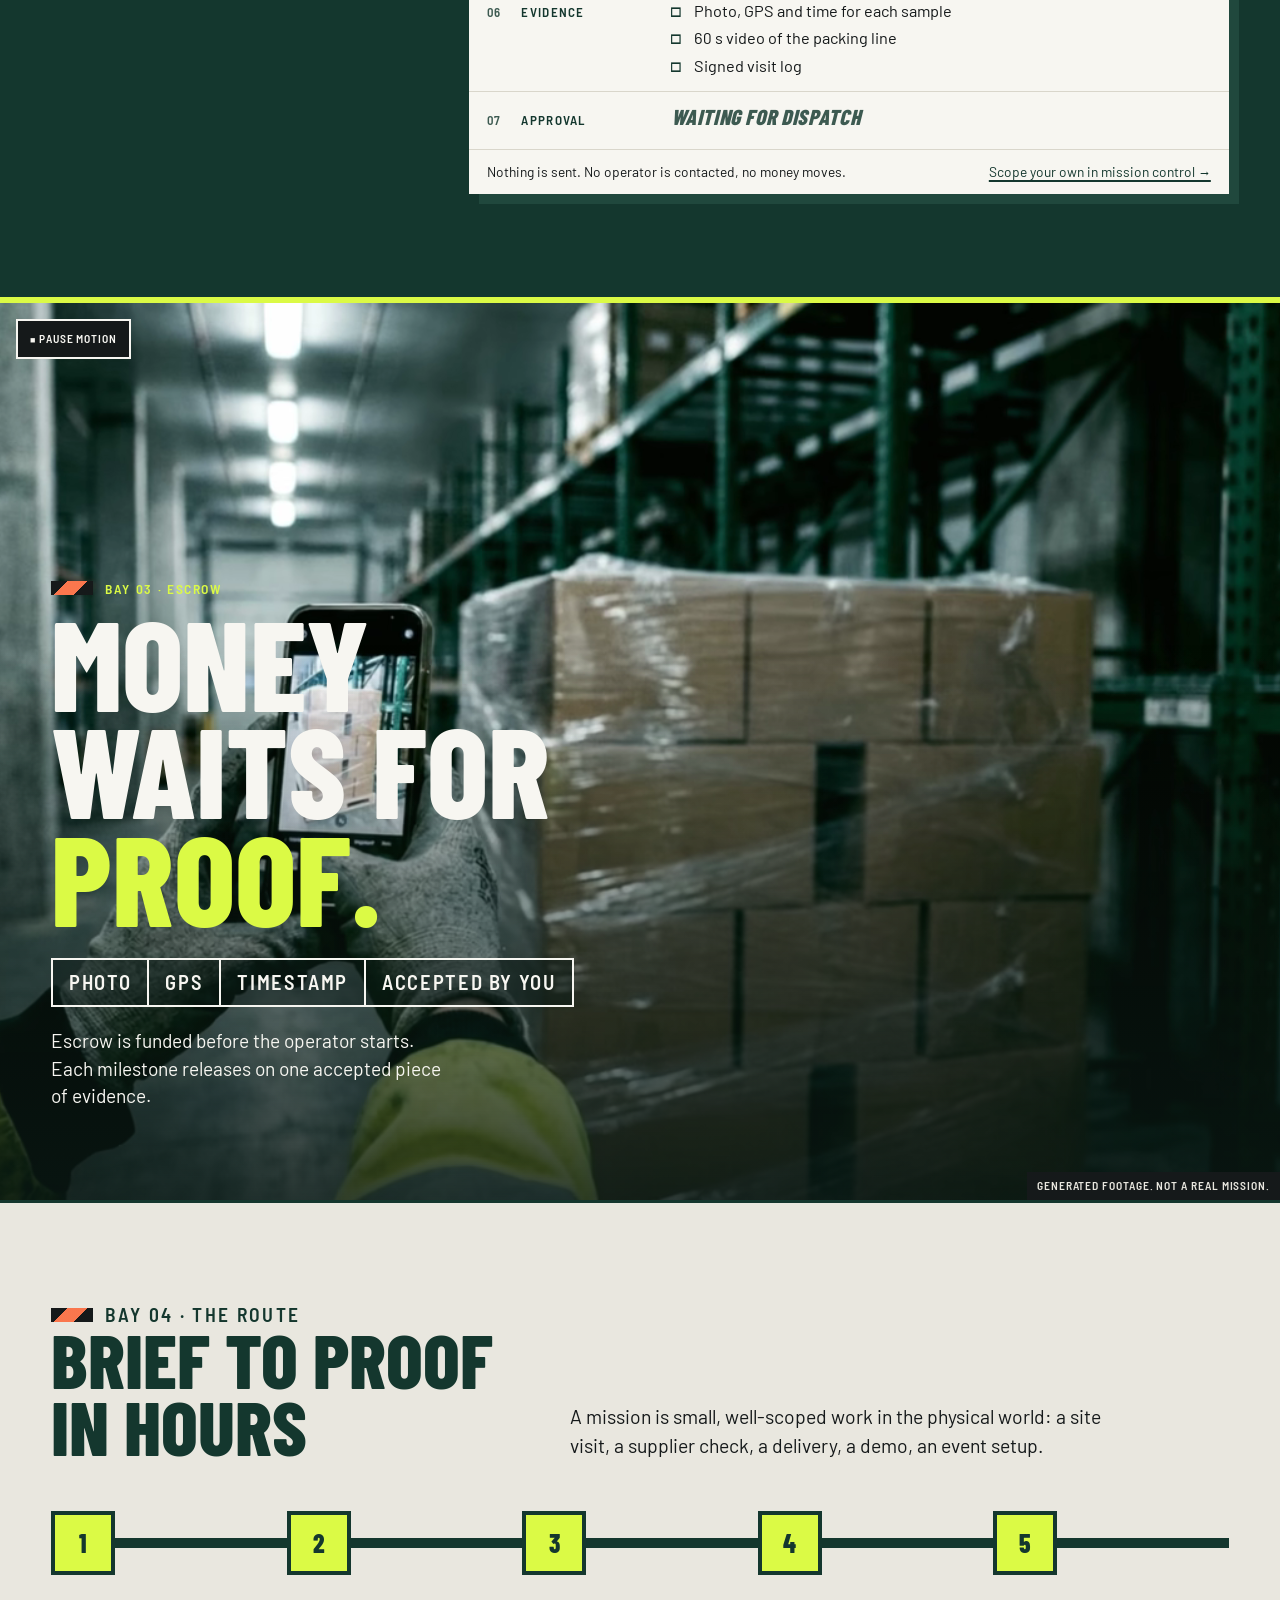
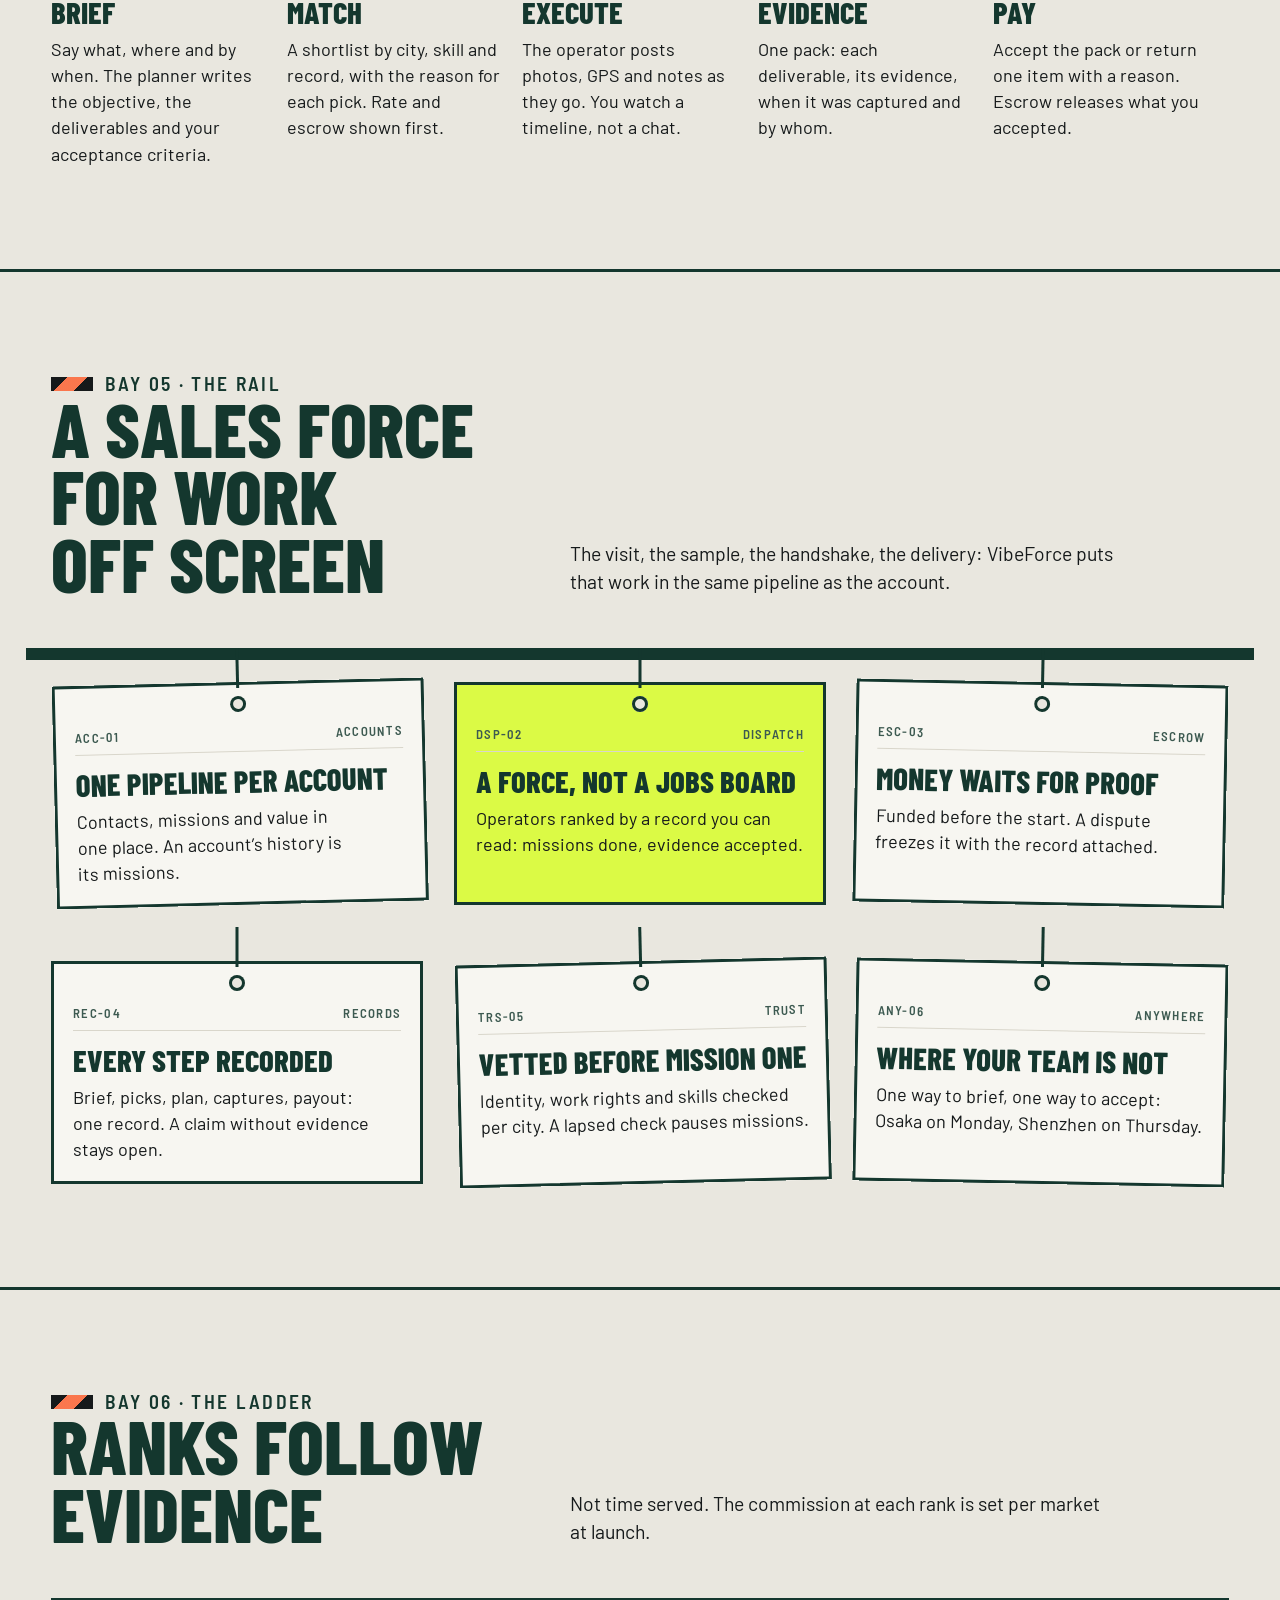
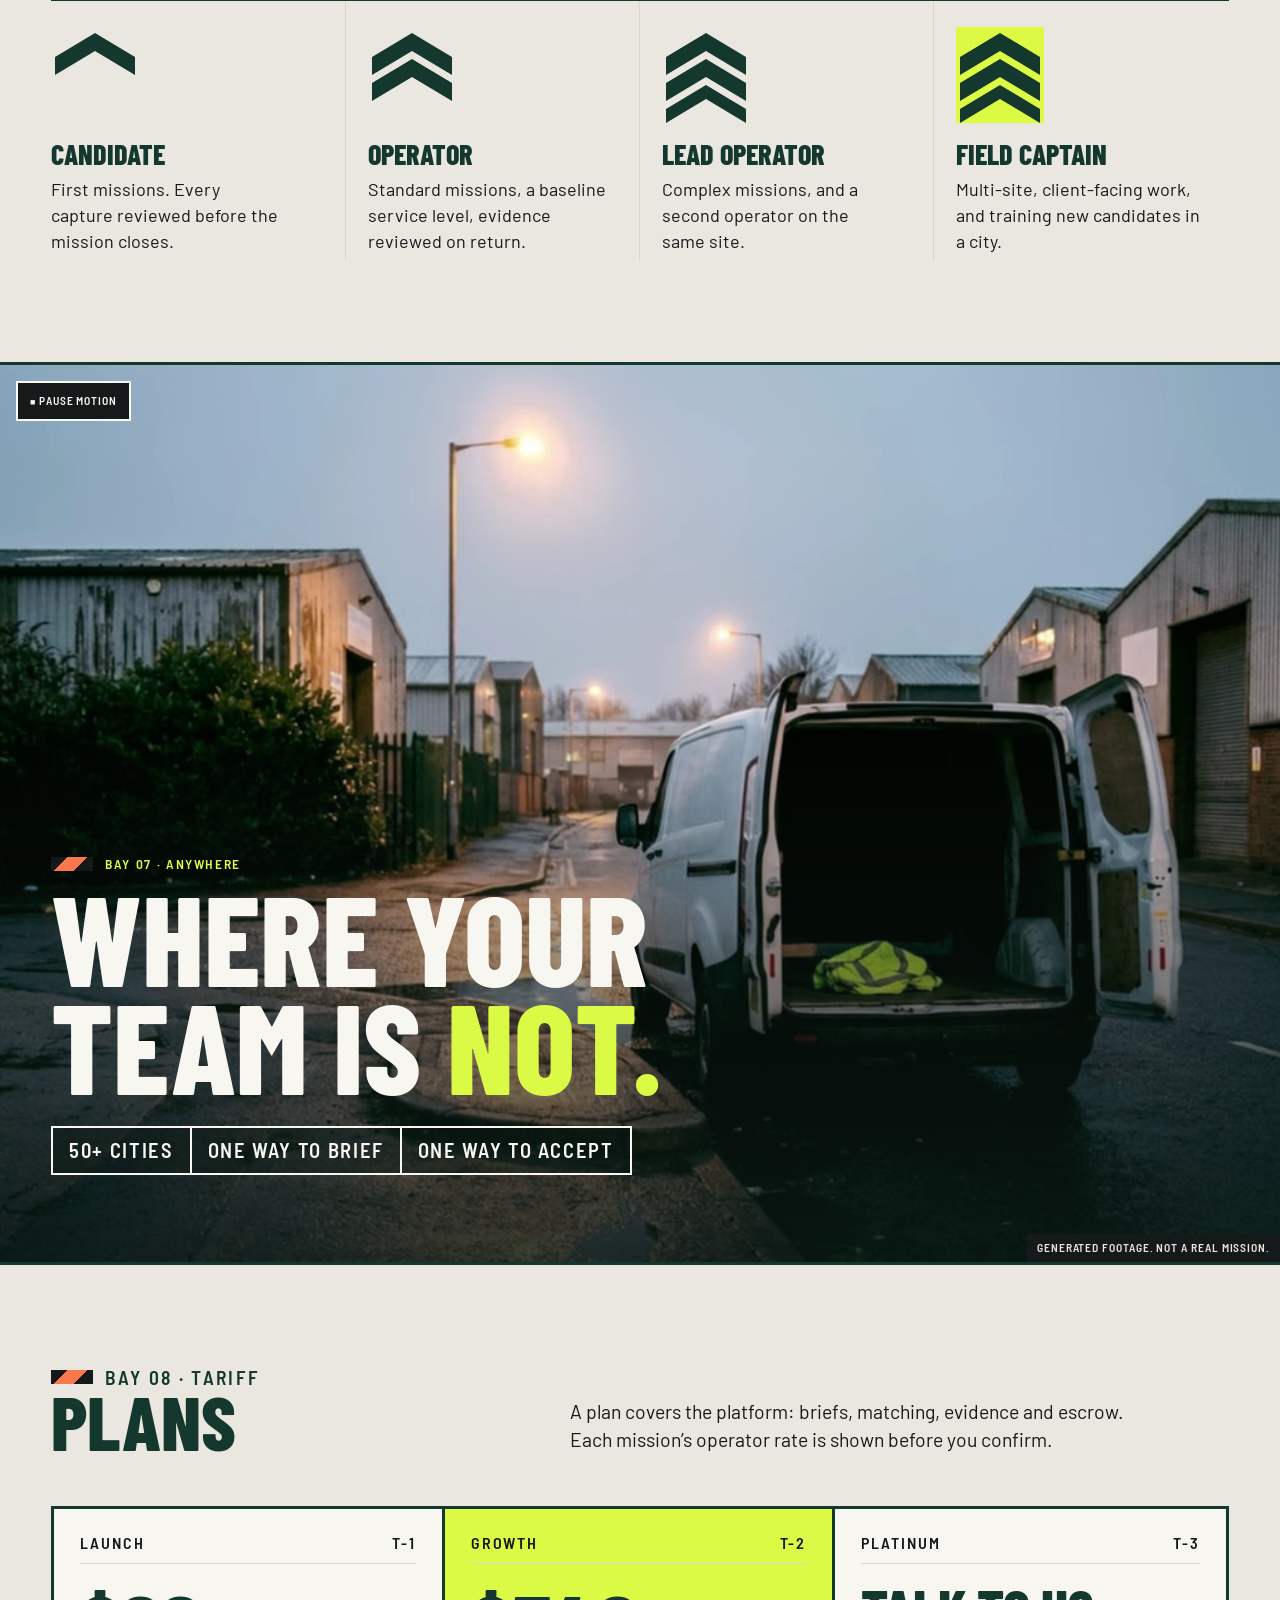
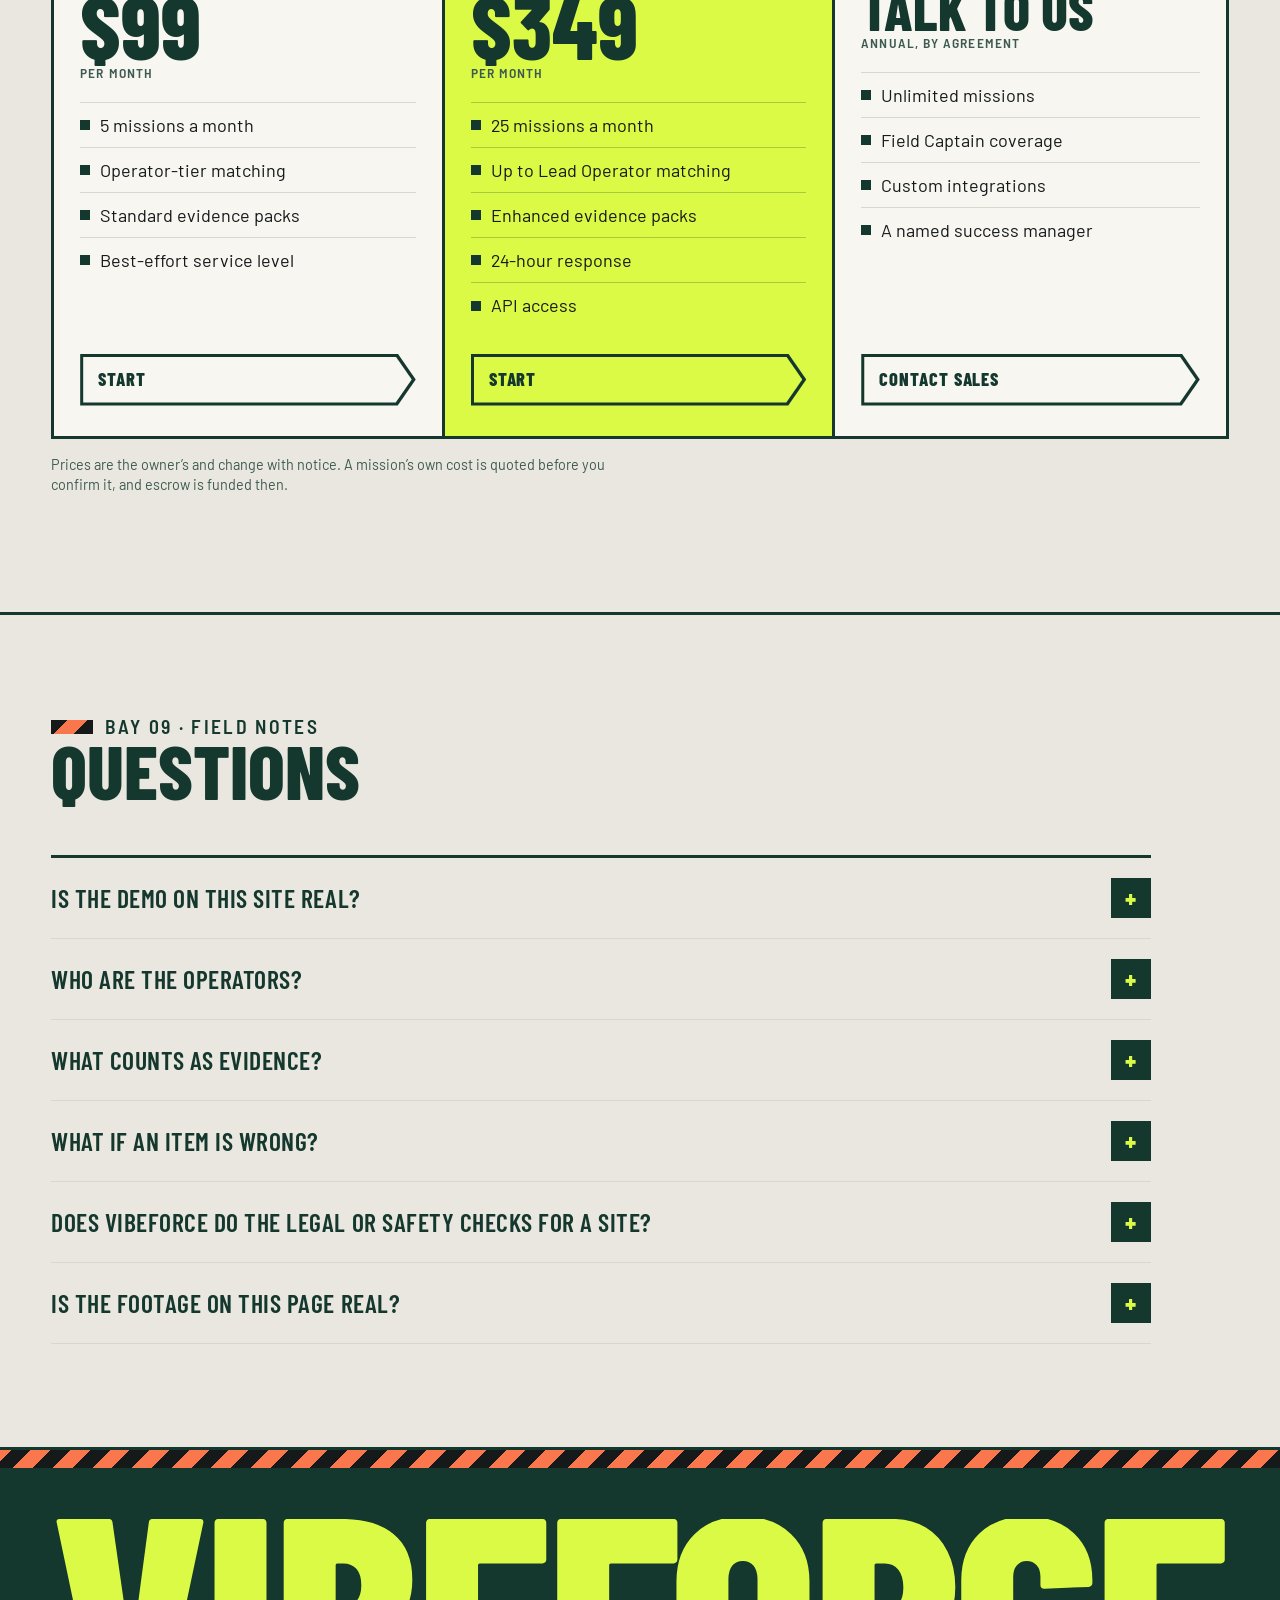
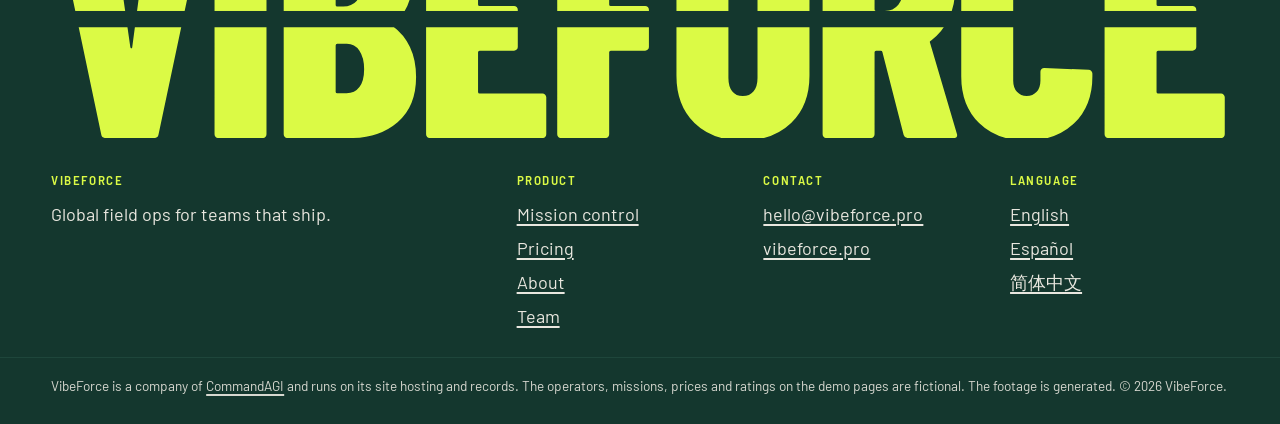
==== commit bc895ea4: "The 2027 redesign: the dispatch board Workwear and logistics-signage design (docs/design/startup-red" ====
--- a/index.html
+++ b/index.html
@@ -2,184 +2,260 @@
 <html lang="en">
 <head>
 <meta charset="utf-8">
-<meta name="viewport" content="width=device-width, initial-scale=1">
-<meta http-equiv="Content-Security-Policy" content="default-src 'self'; script-src 'self'; style-src 'self' 'unsafe-inline'; img-src 'self' data:; connect-src 'none'; object-src 'none'; base-uri 'none'; form-action 'none'">
+<meta name="viewport" content="width=device-width, initial-scale=1, viewport-fit=cover">
+<meta http-equiv="Content-Security-Policy" content="default-src 'self'; script-src 'self'; style-src 'self' 'unsafe-inline'; img-src 'self' data:; media-src 'self'; connect-src 'none'; object-src 'none'; base-uri 'none'; form-action 'none'">
 <title>VibeForce: the field force for teams that ship</title>
 <meta name="description" content="VibeForce is the global field ops network for teams that ship. Brief a mission, a vetted operator executes it with photo, GPS and timestamp evidence, and escrow pays when the evidence is accepted.">
+<meta name="theme-color" content="#14372e">
 <link rel="canonical" href="https://vibeforce.commandagi.app/">
 <link rel="alternate" hreflang="en" href="https://vibeforce.commandagi.app/">
 <link rel="alternate" hreflang="es" href="https://vibeforce.commandagi.app/es/">
 <link rel="alternate" hreflang="zh-Hans" href="https://vibeforce.commandagi.app/zh/">
+<meta property="og:title" content="VibeForce: the field force for teams that ship">
+<meta property="og:description" content="Brief a mission. A vetted operator does it. Escrow pays on accepted evidence.">
+<meta property="og:image" content="https://vibeforce.commandagi.app/og.png">
+<meta property="og:url" content="https://vibeforce.commandagi.app/">
+<meta name="twitter:card" content="summary_large_image">
+<link rel="preload" href="fonts/barlow-condensed-800.woff2" as="font" type="font/woff2" crossorigin>
+<link rel="preload" href="media/yard.webp" as="image" fetchpriority="high">
 <link rel="stylesheet" href="style.css">
 <link rel="icon" href="mark.svg" type="image/svg+xml">
+<link rel="apple-touch-icon" href="touch-icon.png">
+<script src="home.js" defer></script>
 </head>
 <body>
 <a class="skip" href="#main">Skip to the content</a>
-<header class="site-head">
-  <div class="wrap">
-    <a class="brand" href="index.html"><img src="mark.svg" alt="" width="28" height="28">vibeforce</a>
-    <nav class="site-nav" aria-label="Site">
-      <a href="index.html" aria-current="page">Home</a>
-      <a href="app/">Mission control</a>
-      <a href="#pricing">Pricing</a>
-      <a href="about.html">About</a>
-      <a href="team.html">Team</a>
-      <span class="lang" aria-label="Language">
-        <span class="glyph" aria-hidden="true">A/文</span>
-        <a href="index.html" aria-current="true" hreflang="en" lang="en">EN</a>
-        <a href="es/" hreflang="es" lang="es">ES</a>
-        <a href="zh/" hreflang="zh-Hans" lang="zh-Hans">中文</a>
-      </span>
-    </nav>
-  </div>
+<header class="strip">
+  <a class="brand" href="index.html"><span class="wm" role="img" aria-label="VibeForce, home"></span></a>
+  <nav class="bays" aria-label="Site">
+    <a href="index.html" aria-current="page"><b>01</b>Home</a>
+    <a href="app/"><b>02</b>Mission control</a>
+    <a href="#pricing"><b>03</b>Pricing</a>
+    <a href="about.html"><b>04</b>About</a>
+    <a href="team.html"><b>05</b>Team</a>
+  </nav>
+  <nav class="plate" aria-label="Language">
+    <a href="index.html" aria-current="true" hreflang="en" lang="en">EN</a>
+    <a href="es/" hreflang="es" lang="es">ES</a>
+    <a href="zh/" hreflang="zh-Hans" lang="zh-Hans">中文</a>
+  </nav>
 </header>
 
 <main id="main">
-  <div class="wrap">
-    <section class="hero">
-      <p class="eyebrow">VibeForce · a company of CommandAGI</p>
-      <h1>Deploy anywhere.<span class="thin">Boots on the ground, by the hour.</span></h1>
-      <p class="lede">VibeForce is the global field ops network for teams that ship. Brief a mission in plain words. VibeForce scopes it, matches a vetted operator near the site, and follows it to proof: photos, GPS and timestamps in one record. Escrow pays when you accept the evidence.</p>
+  <section class="hero-bay" aria-labelledby="hero-title">
+    <div class="hero-type">
+      <p class="bayno">VibeForce · a company of CommandAGI</p>
+      <h1 id="hero-title" class="mega">Deploy <span class="tape">anywhere.</span></h1>
+      <p class="sub">Boots on the ground, by the hour.</p>
+      <p class="lede">Brief a mission in plain words. A vetted operator near the site does it. Escrow pays when you accept the evidence.</p>
       <div class="btns">
         <a class="btn primary" href="app/">Brief a mission</a>
-        <a class="btn" href="#how">How it works</a>
-      </div>
-      <p class="notice"><strong>The demo runs in your browser.</strong> Mission control on this site is a working demo on a sample operator network: a scripted planner, not a model call, and the page sends nothing. Nothing you type leaves your device.</p>
-    </section>
-
-    <section id="how" aria-labelledby="how-title">
-      <div class="section-head">
-        <h2 id="how-title">From brief to proof in hours</h2>
-        <p class="muted">A mission is a small, well-scoped piece of work in the physical world: a site visit, a supplier check, a delivery, a demo, an event setup.</p>
-      </div>
-      <ol class="steps">
-        <li><span class="n">01</span><span><strong>Brief</strong><span class="body">Say what has to happen, where and by when. The planner writes the objective, the deliverables and the acceptance criteria you will check.</span></span></li>
-        <li><span class="n">02</span><span><strong>Match</strong><span class="body">VibeForce shortlists operators by city, skill and record, with the reason for each pick. You see the rate and the escrow before anyone moves.</span></span></li>
-        <li><span class="n">03</span><span><strong>Execute</strong><span class="body">The operator works the mission and posts photos, GPS and notes as they go. You watch the timeline, not a chat thread.</span></span></li>
-        <li><span class="n">04</span><span><strong>Evidence pack</strong><span class="body">The mission closes with one pack: each deliverable, its evidence, the time it was captured and who captured it.</span></span></li>
-        <li><span class="n">05</span><span><strong>Debrief and pay</strong><span class="body">You accept the pack, or return one item with a reason. Escrow releases the milestones that were accepted, and the operator's record grows.</span></span></li>
-      </ol>
-    </section>
-
-    <section aria-labelledby="force-title">
-      <div class="section-head">
-        <h2 id="force-title">A sales force and a CRM, for work that is not in a browser</h2>
-        <p class="muted">Most of a deal happens off screen: the visit, the sample, the handshake, the delivery. VibeForce puts that work in the same pipeline as the account.</p>
-      </div>
-      <div class="grid three">
-        <div class="card"><span class="num">accounts</span><h3>One pipeline per account</h3><p>Every company you work with has its contacts, its missions and its value, in one place. A mission moves the account, and an account's history is its missions.</p></div>
-        <div class="card"><span class="num">dispatch</span><h3>A force, not a jobs board</h3><p>Operators are ranked and paid by a record you can read: missions completed, evidence accepted, rating. The ladder is public, so a first mission and a tenth look different.</p></div>
-        <div class="card"><span class="num">escrow</span><h3>Money waits for proof</h3><p>Escrow is funded before the operator starts. Each milestone releases on an accepted piece of evidence, and a dispute freezes it with the record attached.</p></div>
-        <div class="card"><span class="num">records</span><h3>Every step recorded</h3><p>The brief, the picks, the plan, the captures and the payout are one record. Nothing is retyped into a second system, and a claim without evidence stays open.</p></div>
-        <div class="card"><span class="num">trust</span><h3>Vetted before the first mission</h3><p>Identity, work rights and the skills a mission needs are checked before an operator takes work in that city. A lapsed check pauses their missions.</p></div>
-        <div class="card"><span class="num">anywhere</span><h3>Where your team is not</h3><p>50+ cities, one way to brief, one way to accept. A team of five runs a site visit in Osaka and a supplier check in Shenzhen in the same week.</p></div>
-      </div>
-    </section>
-
-    <section aria-labelledby="ladder-title">
-      <div class="section-head">
-        <h2 id="ladder-title">The operator ladder</h2>
-        <p class="muted">Ranks follow accepted evidence, not time served. The commission at each rank is set per market at launch.</p>
-      </div>
-      <div class="grid two">
-        <div class="card"><h3>Candidate</h3><p>First missions, closest oversight. Every capture is reviewed before the mission closes.</p></div>
-        <div class="card"><h3>Operator</h3><p>Standard missions with a baseline service level. Evidence is reviewed on return, not live.</p></div>
-        <div class="card"><h3>Lead Operator</h3><p>Complex missions, and coordination of a second operator on the same site.</p></div>
-        <div class="card"><h3>Field Captain</h3><p>Multi-site missions, client-facing work, and the training of new candidates in a city.</p></div>
-      </div>
-    </section>
-
-    <section id="pricing" aria-labelledby="pricing-title">
-      <div class="section-head">
-        <h2 id="pricing-title">Plans</h2>
-        <p class="muted">A plan covers the platform: briefs, matching, evidence and escrow. The operator's rate for each mission is shown before you confirm it.</p>
-      </div>
-      <div class="plans">
+        <a class="btn" href="#dispatch">Dispatch a sample job</a>
+      </div>
+      <p class="notice"><strong>Demo on this site.</strong> Mission control runs in your browser on a sample network: a scripted planner, no model call. Nothing you type leaves your device.</p>
+    </div>
+    <figure class="hero-clip" style="margin:0">
+      <video data-clip="yard" muted loop playsinline preload="none" poster="media/yard.webp" aria-label="Generated footage: a field operator in a hi-vis vest crosses a concrete yard, seen from above">
+        <source data-src="media/yard.av1.mp4" type="video/mp4; codecs=av01.0.05M.08">
+        <source data-src="media/yard.mp4" type="video/mp4">
+      </video>
+      <span class="mark-tl">Bay 01 · Yard</span>
+      <figcaption class="clip-cap gen">Generated footage. Not a real mission.</figcaption>
+    </figure>
+  </section>
+
+  <section id="dispatch" class="dispatch bay on-forest" aria-labelledby="dispatch-title">
+    <div class="wrap">
+      <div class="bay-head">
+        <div>
+          <p class="bayno">Bay 02 · The manifest</p>
+          <h2 id="dispatch-title">Dispatch a sample job</h2>
+        </div>
+        <p>A mission is seven lines a client can check and an operator can finish. Pick a job and dispatch it.</p>
+      </div>
+      <div class="desk">
+        <div>
+          <fieldset class="jobs">
+            <legend>Choose a job</legend>
+            <label class="job"><input type="radio" name="job" value="supplier" checked><span><b>Supplier check</b><span>Shenzhen · this week</span></span></label>
+            <label class="job"><input type="radio" name="job" value="popup"><span><b>Pop-up setup</b><span>Osaka · Saturday</span></span></label>
+            <label class="job"><input type="radio" name="job" value="delivery"><span><b>Prototype hand-off</b><span>Berlin · tomorrow</span></span></label>
+          </fieldset>
+          <button class="btn primary" id="go" type="button" hidden>Dispatch</button>
+        </div>
+        <article class="manifest" aria-labelledby="mf-title">
+          <header>
+            <h3 id="mf-title">Mission manifest</h3>
+            <span class="no" id="mf-no">VF-S-0141</span>
+            <span class="tagline illus" style="margin:0">Illustrative · sample data</span>
+          </header>
+          <ol id="mf">
+            <li data-k="objective"><span>Objective</span><output>Watch one production run of the enclosure and check three samples against drawing rev C.</output></li>
+            <li data-k="place"><span>Place</span><output>Supplier’s factory, Shenzhen · this week</output></li>
+            <li data-k="skills"><span>Skills</span><output><span class="chips-out"><i>Mandarin</i><i>Calipers and gauges</i><i>Factory visits</i></span></output></li>
+            <li data-k="acceptance"><span>Acceptance</span><output>Three samples within ±0.2 mm, or each miss photographed with the gauge in frame.</output></li>
+            <li data-k="operator"><span>Operator</span><output>Lin W. · Lead Operator · fictional sample</output></li>
+            <li data-k="evidence"><span>Evidence</span><output><ul class="ev"><li><i>□</i>Photo, GPS and time for each sample</li><li><i>□</i>60 s video of the packing line</li><li><i>□</i>Signed visit log</li></ul></output></li>
+            <li data-k="approval" class="pending"><span>Approval</span><output>Waiting for dispatch</output></li>
+          </ol>
+          <footer><span>Nothing is sent. No operator is contacted, no money moves.</span><a href="app/">Scope your own in mission control →</a></footer>
+          <p class="sr" id="mf-live" aria-live="polite"></p>
+        </article>
+      </div>
+    </div>
+  </section>
+
+  <section class="full" aria-labelledby="proof-title">
+    <video data-clip="proof" muted loop playsinline preload="none" poster="media/proof.webp" aria-label="Generated footage: gloved hands photograph a wrapped pallet with a phone">
+      <source data-src="media/proof.av1.mp4" type="video/mp4; codecs=av01.0.05M.08">
+      <source data-src="media/proof.mp4" type="video/mp4">
+    </video>
+    <div class="over">
+      <p class="bayno" style="color:var(--lime)">Bay 03 · Escrow</p>
+      <h2 id="proof-title">Money waits for <em>proof.</em></h2>
+      <ul class="facts"><li>Photo</li><li>GPS</li><li>Timestamp</li><li>Accepted by you</li></ul>
+      <p class="lead">Escrow is funded before the operator starts. Each milestone releases on one accepted piece of evidence.</p>
+    </div>
+    <span class="clip-cap gen">Generated footage. Not a real mission.</span>
+  </section>
+
+  <section id="how" class="bay" aria-labelledby="how-title">
+    <div class="wrap">
+      <div class="bay-head">
+        <div>
+          <p class="bayno">Bay 04 · The route</p>
+          <h2 id="how-title">Brief to proof in hours</h2>
+        </div>
+        <p>A mission is small, well-scoped work in the physical world: a site visit, a supplier check, a delivery, a demo, an event setup.</p>
+      </div>
+      <div class="route-box"><span class="line" aria-hidden="true"></span>
+      <ol class="route">
+        <li><span class="stop" aria-hidden="true">1</span><h3>Brief</h3><p>Say what, where and by when. The planner writes the objective, the deliverables and your acceptance criteria.</p></li>
+        <li><span class="stop" aria-hidden="true">2</span><h3>Match</h3><p>A shortlist by city, skill and record, with the reason for each pick. Rate and escrow shown first.</p></li>
+        <li><span class="stop" aria-hidden="true">3</span><h3>Execute</h3><p>The operator posts photos, GPS and notes as they go. You watch a timeline, not a chat.</p></li>
+        <li><span class="stop" aria-hidden="true">4</span><h3>Evidence</h3><p>One pack: each deliverable, its evidence, when it was captured and by whom.</p></li>
+        <li><span class="stop" aria-hidden="true">5</span><h3>Pay</h3><p>Accept the pack or return one item with a reason. Escrow releases what you accepted.</p></li>
+      </ol></div>
+    </div>
+  </section>
+
+  <section class="bay" aria-labelledby="force-title">
+    <div class="wrap">
+      <div class="bay-head">
+        <div>
+          <p class="bayno">Bay 05 · The rail</p>
+          <h2 id="force-title">A sales force for work off screen</h2>
+        </div>
+        <p>The visit, the sample, the handshake, the delivery: VibeForce puts that work in the same pipeline as the account.</p>
+      </div>
+      <div class="rail">
+        <article class="tag-card"><p class="code"><span>ACC-01</span><span>Accounts</span></p><h3>One pipeline per account</h3><p>Contacts, missions and value in one place. An account’s history is its missions.</p></article>
+        <article class="tag-card hot"><p class="code"><span>DSP-02</span><span>Dispatch</span></p><h3>A force, not a jobs board</h3><p>Operators ranked by a record you can read: missions done, evidence accepted.</p></article>
+        <article class="tag-card"><p class="code"><span>ESC-03</span><span>Escrow</span></p><h3>Money waits for proof</h3><p>Funded before the start. A dispute freezes it with the record attached.</p></article>
+        <article class="tag-card"><p class="code"><span>REC-04</span><span>Records</span></p><h3>Every step recorded</h3><p>Brief, picks, plan, captures, payout: one record. A claim without evidence stays open.</p></article>
+        <article class="tag-card"><p class="code"><span>TRS-05</span><span>Trust</span></p><h3>Vetted before mission one</h3><p>Identity, work rights and skills checked per city. A lapsed check pauses missions.</p></article>
+        <article class="tag-card"><p class="code"><span>ANY-06</span><span>Anywhere</span></p><h3>Where your team is not</h3><p>One way to brief, one way to accept: Osaka on Monday, Shenzhen on Thursday.</p></article>
+      </div>
+    </div>
+  </section>
+
+  <section class="bay" aria-labelledby="ladder-title">
+    <div class="wrap">
+      <div class="bay-head">
+        <div>
+          <p class="bayno">Bay 06 · The ladder</p>
+          <h2 id="ladder-title">Ranks follow evidence</h2>
+        </div>
+        <p>Not time served. The commission at each rank is set per market at launch.</p>
+      </div>
+      <div class="ladder">
+        <div class="rank"><svg viewBox="0 0 88 96" aria-hidden="true"><path d="M4 30 44 6l40 24v18L44 24 4 48z" fill="#14372e"/></svg><h3>Candidate</h3><p>First missions. Every capture reviewed before the mission closes.</p></div>
+        <div class="rank"><svg viewBox="0 0 88 96" aria-hidden="true"><path d="M4 30 44 6l40 24v18L44 24 4 48z" fill="#14372e"/><path d="M4 56 44 32l40 24v18L44 50 4 74z" fill="#14372e"/></svg><h3>Operator</h3><p>Standard missions, a baseline service level, evidence reviewed on return.</p></div>
+        <div class="rank"><svg viewBox="0 0 88 96" aria-hidden="true"><path d="M4 30 44 6l40 24v18L44 24 4 48z" fill="#14372e"/><path d="M4 56 44 32l40 24v18L44 50 4 74z" fill="#14372e"/><path d="M4 82 44 58l40 24v14L44 72 4 96z" fill="#14372e"/></svg><h3>Lead Operator</h3><p>Complex missions, and a second operator on the same site.</p></div>
+        <div class="rank"><svg viewBox="0 0 88 96" aria-hidden="true"><rect x="0" y="0" width="88" height="96" fill="#dcfa43"/><path d="M4 30 44 6l40 24v18L44 24 4 48z" fill="#14372e"/><path d="M4 56 44 32l40 24v18L44 50 4 74z" fill="#14372e"/><path d="M4 82 44 58l40 24v14L44 72 4 96z" fill="#14372e"/></svg><h3>Field Captain</h3><p>Multi-site, client-facing work, and training new candidates in a city.</p></div>
+      </div>
+    </div>
+  </section>
+
+  <section class="full" aria-labelledby="where-title">
+    <video data-clip="route" muted loop playsinline preload="none" poster="media/route.webp" aria-label="Generated footage: an unmarked van with open doors at a wet crossroads at dusk">
+      <source data-src="media/route.av1.mp4" type="video/mp4; codecs=av01.0.05M.08">
+      <source data-src="media/route.mp4" type="video/mp4">
+    </video>
+    <div class="over">
+      <p class="bayno" style="color:var(--lime)">Bay 07 · Anywhere</p>
+      <h2 id="where-title">Where your team is <em>not.</em></h2>
+      <ul class="facts"><li>50+ cities</li><li>One way to brief</li><li>One way to accept</li></ul>
+    </div>
+    <span class="clip-cap gen">Generated footage. Not a real mission.</span>
+  </section>
+
+  <section id="pricing" class="bay" aria-labelledby="pricing-title">
+    <div class="wrap">
+      <div class="bay-head">
+        <div>
+          <p class="bayno">Bay 08 · Tariff</p>
+          <h2 id="pricing-title">Plans</h2>
+        </div>
+        <p>A plan covers the platform: briefs, matching, evidence and escrow. Each mission’s operator rate is shown before you confirm.</p>
+      </div>
+      <div class="tariff">
         <div class="plan">
-          <h3>Launch</h3>
+          <h3><span>Launch</span><span>T-1</span></h3>
           <p class="price">$99</p>
           <p class="per">per month</p>
-          <ul>
-            <li>5 missions a month</li>
-            <li>Operator-tier matching</li>
-            <li>Standard evidence packs</li>
-            <li>Best-effort service level</li>
-          </ul>
+          <ul><li>5 missions a month</li><li>Operator-tier matching</li><li>Standard evidence packs</li><li>Best-effort service level</li></ul>
           <a class="btn" href="app/">Start</a>
         </div>
         <div class="plan featured">
-          <h3>Growth</h3>
+          <h3><span>Growth</span><span>T-2</span></h3>
           <p class="price">$349</p>
           <p class="per">per month</p>
-          <ul>
-            <li>25 missions a month</li>
-            <li>Up to Lead Operator matching</li>
-            <li>Enhanced evidence packs</li>
-            <li>24-hour response</li>
-            <li>API access</li>
-          </ul>
+          <ul><li>25 missions a month</li><li>Up to Lead Operator matching</li><li>Enhanced evidence packs</li><li>24-hour response</li><li>API access</li></ul>
           <a class="btn primary" href="app/">Start</a>
         </div>
         <div class="plan">
-          <h3>Platinum</h3>
-          <p class="price">Talk to us</p>
+          <h3><span>Platinum</span><span>T-3</span></h3>
+          <p class="price words">Talk to us</p>
           <p class="per">annual, by agreement</p>
-          <ul>
-            <li>Unlimited missions</li>
-            <li>Field Captain coverage</li>
-            <li>Custom integrations</li>
-            <li>A named success manager</li>
-          </ul>
+          <ul><li>Unlimited missions</li><li>Field Captain coverage</li><li>Custom integrations</li><li>A named success manager</li></ul>
           <a class="btn" href="mailto:hello@vibeforce.pro?subject=VibeForce%20Platinum">Contact sales</a>
         </div>
       </div>
-      <p class="small muted" style="margin-top:16px">Prices are the owner's and change with notice. A mission's own cost is quoted before you confirm it, and escrow is funded then.</p>
-    </section>
-
-    <section aria-labelledby="faq-title">
-      <h2 id="faq-title">Questions</h2>
-      <details><summary>Is the demo on this site real?</summary><p>It is a working demo, not a live account. The planner is a script in your browser: it reads your brief, picks from a sample operator network and builds the mission, the plan and the pipeline. It makes no model call and sends no data. Nothing is dispatched, and no money moves.</p></details>
-      <details><summary>Who are the operators?</summary><p>Vetted people who take missions in their own city, and the AI agents that support them. The sample operators in the demo are fictional; their names, ratings and records are made up for the demo.</p></details>
-      <details><summary>What counts as evidence?</summary><p>A photo with a GPS coordinate and a timestamp, a signed receipt, a document, or a short video, attached to one deliverable. The pack lists every deliverable and what was accepted for it.</p></details>
-      <details><summary>What if an item is wrong?</summary><p>You return that item with a reason. The mission stays in review until it is redone or the dispute is opened; escrow releases nothing for an item that is not accepted.</p></details>
-      <details><summary>Does VibeForce do the legal or safety checks for a site?</summary><p>No. Working rights, site access, permits and safety rules for a site are the client's and the operator's to keep. VibeForce checks an operator's identity and skills before their first mission, and records what was checked.</p></details>
-    </section>
+      <p class="fineprint muted">Prices are the owner’s and change with notice. A mission’s own cost is quoted before you confirm it, and escrow is funded then.</p>
+    </div>
+  </section>
+
+  <section class="bay" aria-labelledby="faq-title">
+    <div class="wrap">
+      <div class="bay-head">
+        <div>
+          <p class="bayno">Bay 09 · Field notes</p>
+          <h2 id="faq-title">Questions</h2>
+        </div>
+      </div>
+      <div class="notes">
+        <details><summary>Is the demo on this site real?</summary><p>It is a working demo, not a live account. The planner is a script in your browser: it reads your brief, picks from a sample operator network and builds the mission, the plan and the pipeline. It makes no model call and sends no data. Nothing is dispatched, and no money moves.</p></details>
+        <details><summary>Who are the operators?</summary><p>Vetted people who take missions in their own city, and the AI agents that support them. The sample operators in the demo and in the manifest above are fictional; their names, ratings and records are made up.</p></details>
+        <details><summary>What counts as evidence?</summary><p>A photo with a GPS coordinate and a timestamp, a signed receipt, a document, or a short video, attached to one deliverable. The pack lists every deliverable and what was accepted for it.</p></details>
+        <details><summary>What if an item is wrong?</summary><p>You return that item with a reason. The mission stays in review until it is redone or the dispute is opened; escrow releases nothing for an item that is not accepted.</p></details>
+        <details><summary>Does VibeForce do the legal or safety checks for a site?</summary><p>No. Working rights, site access, permits and safety rules for a site are the client’s and the operator’s to keep. VibeForce checks an operator’s identity and skills before their first mission, and records what was checked.</p></details>
+        <details><summary>Is the footage on this page real?</summary><p>No. The three clips are generated images and motion (fal), made for this site. They show no real operator, client, place or mission.</p></details>
+      </div>
+    </div>
+  </section>
+</main>
+
+<footer class="foot">
+  <div class="haz"></div>
+  <div class="big" aria-hidden="true"><span class="wm"></span></div>
+  <div class="cols">
+    <div><h2>VibeForce</h2><p>Global field ops for teams that ship.</p></div>
+    <div><h2>Product</h2><ul><li><a href="app/">Mission control</a></li><li><a href="#pricing">Pricing</a></li><li><a href="about.html">About</a></li><li><a href="team.html">Team</a></li></ul></div>
+    <div><h2>Contact</h2><ul><li><a href="mailto:hello@vibeforce.pro">hello@vibeforce.pro</a></li><li><a href="https://vibeforce.pro/">vibeforce.pro</a></li></ul></div>
+    <div><h2>Language</h2><ul><li><a href="index.html" hreflang="en" lang="en" aria-current="true">English</a></li><li><a href="es/" hreflang="es" lang="es">Español</a></li><li><a href="zh/" hreflang="zh-Hans" lang="zh-Hans">简体中文</a></li></ul></div>
   </div>
-</main>
-
-<footer class="site-foot">
-  <div class="wrap">
-    <div class="cols">
-      <div>
-        <a class="brand" href="index.html"><img src="mark.svg" alt="" width="24" height="24">vibeforce</a>
-        <p class="small" style="margin-top:10px">Global field ops for teams that ship.</p>
-      </div>
-      <div>
-        <h4>Product</h4>
-        <ul>
-          <li><a href="app/">Mission control</a></li>
-          <li><a href="#pricing">Pricing</a></li>
-          <li><a href="about.html">About</a></li>
-        </ul>
-      </div>
-      <div>
-        <h4>Contact</h4>
-        <ul>
-          <li><a href="mailto:hello@vibeforce.pro">hello@vibeforce.pro</a></li>
-          <li><a href="https://vibeforce.pro/">vibeforce.pro</a></li>
-        </ul>
-      </div>
-      <div>
-        <h4>Language</h4>
-        <ul>
-          <li><a href="index.html" hreflang="en" aria-current="true">English</a></li>
-          <li><a href="es/" hreflang="es">Español</a></li>
-          <li><a href="zh/" hreflang="zh-Hans">简体中文</a></li>
-        </ul>
-      </div>
-    </div>
-    <p class="fine">VibeForce is a company of <a href="https://commandagi.com/">CommandAGI</a> and runs on its site hosting and records. The operators, missions, prices and ratings on the demo pages are fictional. © 2026 VibeForce.</p>
-  </div>
+  <p class="fine">VibeForce is a company of <a href="https://commandagi.com/">CommandAGI</a> and runs on its site hosting and records. The operators, missions, prices and ratings on the demo pages are fictional. The footage is generated. © 2026 VibeForce.</p>
 </footer>
 </body>
 </html>
--- a/style.css
+++ b/style.css
@@ -1,235 +1,497 @@
-/* VibeForce's site. One stylesheet for every page and every locale. */
+/* VibeForce: the dispatch board. One stylesheet for every page and every locale; the spec is redesign/DESIGN.md.
+   Zero radius everywhere; 3 px forest rules; lime is a fill, never text on concrete. */
+
+@font-face { font-family: "Barlow Condensed"; font-weight: 800; font-display: swap; src: url("fonts/barlow-condensed-800.woff2") format("woff2"); }
+@font-face { font-family: "Barlow Condensed"; font-weight: 600; font-display: swap; src: url("fonts/barlow-condensed-600.woff2") format("woff2"); }
+@font-face { font-family: "Barlow Semi Condensed"; font-weight: 600; font-display: swap; src: url("fonts/barlow-semi-condensed-600.woff2") format("woff2"); }
+@font-face { font-family: "Barlow"; font-weight: 400; font-display: swap; src: url("fonts/barlow-400.woff2") format("woff2"); }
+@font-face { font-family: "Barlow"; font-weight: 400; font-style: italic; font-display: swap; src: url("fonts/barlow-400i.woff2") format("woff2"); }
+@font-face { font-family: "Barlow"; font-weight: 600; font-display: swap; src: url("fonts/barlow-600.woff2") format("woff2"); }
+/* Metric-matched fallbacks: the swap to Barlow does not move the page. */
+@font-face { font-family: "Barlow Condensed Fallback"; src: local("Arial"), local("Liberation Sans"); font-weight: 400 900; size-adjust: 80%; ascent-override: 100%; descent-override: 20%; }
+@font-face { font-family: "Barlow Fallback"; src: local("Arial"), local("Liberation Sans"); size-adjust: 94%; ascent-override: 100%; descent-override: 20%; }
 
 :root {
-  --ink: #101418;
-  --ink-soft: #3c454e;
-  --muted: #6a747e;
-  --line: #d8dee4;
-  --paper: #f6f8fa;
-  --card: #ffffff;
-  --soft: #eef2f5;
-  --accent: #0b6bcb;
-  --accent-soft: #e2eefc;
-  --good: #0f7a4a;
-  --warn: #a4540a;
-  --bad: #a51f2f;
-  --mono: ui-monospace, SFMono-Regular, "SF Mono", Menlo, Consolas, "Liberation Mono", monospace;
-  --sans: system-ui, -apple-system, "Segoe UI", Roboto, "Helvetica Neue", Arial, sans-serif;
-  --serif: Georgia, "Times New Roman", serif;
-  --max: 1120px;
-}
-
-@media (prefers-color-scheme: dark) {
+  --concrete: #e9e7df;
+  --concrete-2: #d9d6cb;
+  --forest: #14372e;
+  --forest-2: #1d4a3e;
+  --ink: #15191a;
+  --ink-soft: #3d5a51;
+  --lime: #dcfa43;
+  --orange: #fa774d;
+  --orange-text: #b2401b;
+  --paper: #f7f6f1;
+  --display: "Barlow Condensed", "Barlow Condensed Fallback", sans-serif;
+  --text: "Barlow", "Barlow Fallback", "PingFang SC", "Noto Sans SC", "Microsoft YaHei", sans-serif;
+  --tag: "Barlow Semi Condensed", "Barlow Condensed Fallback", "Arial Narrow", sans-serif;
+  --rule: 3px solid var(--forest);
+  --hair: 1px solid var(--concrete-2);
+  --gut: clamp(20px, 4vw, 64px);
+  --max: 1600px;
+  --hazard: repeating-linear-gradient(-45deg, var(--ink) 0 14px, var(--orange) 14px 28px);
+}
+@supports (color: oklch(0% 0 0)) {
   :root {
-    --ink: #eef2f6;
-    --ink-soft: #c3ccd4;
-    --muted: #8c98a3;
-    --line: #2a323a;
-    --paper: #0d1116;
-    --card: #141a21;
-    --soft: #1b232b;
-    --accent: #5aa8ff;
-    --accent-soft: #12263c;
-    --good: #4cc38a;
-    --warn: #e3a45a;
-    --bad: #ff7a8a;
+    --concrete: oklch(92.7% 0.011 95);
+    --concrete-2: oklch(87.5% 0.015 94);
+    --forest: oklch(30.8% 0.044 174);
+    --forest-2: oklch(37% 0.05 172);
+    --ink: oklch(21% 0.006 214);
+    --ink-soft: oklch(44.2% 0.038 173);
+    --lime: oklch(93.3% 0.198 119);
+    --orange: oklch(71.6% 0.171 38);
+    --orange-text: oklch(52.6% 0.156 37);
+    --paper: oklch(97.3% 0.007 97);
   }
 }
+@media (color-gamut: p3) {
+  :root { --lime: oklch(93.5% 0.23 120); --orange: oklch(71.6% 0.19 38); }
+}
 
 * { box-sizing: border-box; }
-
-html { color-scheme: light dark; }
-
+html { color-scheme: light; -webkit-text-size-adjust: 100%; scroll-padding-top: 72px; }
 body {
-  margin: 0;
-  background: var(--paper);
-  color: var(--ink);
-  font-family: var(--sans);
-  font-size: 17px;
-  line-height: 1.55;
-  -webkit-text-size-adjust: 100%;
-}
-
-a { color: var(--accent); text-decoration-thickness: 1px; text-underline-offset: 2px; }
-a:hover { text-decoration-thickness: 2px; }
-
-h1, h2, h3 { line-height: 1.15; letter-spacing: -0.015em; margin: 0 0 0.5em; }
-h1 { font-family: var(--serif); font-weight: 400; font-size: clamp(2.1rem, 5vw, 3.6rem); }
-h2 { font-family: var(--serif); font-weight: 400; font-size: clamp(1.5rem, 3vw, 2.1rem); }
-h3 { font-size: 1.05rem; }
-
-p { margin: 0 0 1em; }
-
-.wrap { max-width: var(--max); margin: 0 auto; padding: 0 22px; }
-
-.skip {
-  position: absolute; left: -9999px; top: 0; background: var(--card); color: var(--ink);
-  padding: 10px 14px; z-index: 10; border: 1px solid var(--line);
-}
+  margin: 0; background: var(--concrete); color: var(--ink);
+  font: 400 1.0625rem/1.45 var(--text);
+  font-variant-numeric: tabular-nums;
+}
+@media (min-width: 1100px) { body { font-size: 1.125rem; } }
+img, video, svg { display: block; max-width: 100%; }
+h1, h2, h3, h4 { margin: 0; text-wrap: balance; }
+p, li, dd { text-wrap: pretty; }
+p { margin: 0 0 0.9em; }
+a { color: var(--forest); text-decoration-thickness: 2px; text-underline-offset: 3px; }
+a:hover { text-decoration-color: var(--orange); }
+strong, b { font-weight: 600; }
+
+/* focus: an orange outline with a lime fill reads on concrete, forest and video alike */
+:focus-visible { outline: 3px solid var(--orange); outline-offset: 3px; }
+a:focus-visible, button:focus-visible, summary:focus-visible { background-color: var(--lime); color: var(--forest); }
+
+.skip { position: absolute; left: -9999px; top: 0; z-index: 50; background: var(--lime); color: var(--forest); padding: 12px 16px; font: 600 1rem var(--tag); text-transform: uppercase; }
 .skip:focus { left: 12px; top: 12px; }
-
-/* head */
-.site-head { border-bottom: 1px solid var(--line); background: var(--card); }
-.site-head .wrap { display: flex; align-items: center; gap: 18px; min-height: 62px; flex-wrap: wrap; padding-block: 8px; }
-.brand { display: inline-flex; align-items: center; gap: 9px; font-family: var(--mono); font-size: 0.95rem; letter-spacing: 0.04em; text-transform: uppercase; color: var(--ink); text-decoration: none; }
-.brand img { display: block; }
-.site-nav { display: flex; gap: 4px 16px; flex-wrap: wrap; margin-inline-start: auto; align-items: center; }
-.site-nav a { color: var(--ink-soft); text-decoration: none; font-size: 0.9rem; padding: 4px 0; }
-.site-nav a:hover { color: var(--ink); text-decoration: underline; }
-.site-nav a[aria-current="page"] { color: var(--ink); font-weight: 600; }
-
-.lang { display: inline-flex; align-items: center; gap: 6px; font-family: var(--mono); font-size: 0.8rem; border: 1px solid var(--line); border-radius: 999px; padding: 2px 4px; }
-.lang a { padding: 2px 7px; border-radius: 999px; color: var(--muted); text-decoration: none; }
-.lang a[aria-current="true"] { background: var(--accent-soft); color: var(--accent); }
-.lang .glyph { color: var(--muted); padding-inline: 2px; }
-
-/* hero */
-.hero { padding: clamp(40px, 8vw, 88px) 0 clamp(28px, 5vw, 48px); }
-.hero h1 { margin-bottom: 0.3em; }
-.hero h1 .thin { display: block; font-style: italic; color: var(--muted); font-size: 0.72em; }
-.hero .lede { font-size: clamp(1.05rem, 2vw, 1.3rem); color: var(--ink-soft); max-width: 46em; }
-.eyebrow { font-family: var(--mono); font-size: 0.76rem; letter-spacing: 0.12em; text-transform: uppercase; color: var(--muted); margin-bottom: 14px; }
-.btns { display: flex; gap: 12px; flex-wrap: wrap; margin: 22px 0 10px; }
-.btn { display: inline-flex; align-items: center; gap: 8px; border: 1px solid var(--line); background: var(--card); color: var(--ink); border-radius: 6px; padding: 11px 18px; font-size: 0.95rem; text-decoration: none; cursor: pointer; font-family: inherit; }
-.btn:hover { border-color: var(--muted); }
-.btn.primary { background: var(--accent); border-color: var(--accent); color: #fff; }
-.btn.primary:hover { filter: brightness(1.06); }
-.btn.small { padding: 6px 11px; font-size: 0.85rem; }
-.notice { border: 1px solid var(--line); border-inline-start: 3px solid var(--accent); background: var(--card); padding: 12px 15px; border-radius: 6px; font-size: 0.9rem; color: var(--ink-soft); }
-
-/* sections */
-section { padding: clamp(28px, 5vw, 52px) 0; border-top: 1px solid var(--line); }
-section:first-of-type { border-top: 0; }
-.section-head { max-width: 46em; margin-bottom: 26px; }
-.grid { display: grid; gap: 16px; }
-.grid.two { grid-template-columns: repeat(auto-fit, minmax(280px, 1fr)); }
-.grid.three { grid-template-columns: repeat(auto-fit, minmax(240px, 1fr)); }
-.card { background: var(--card); border: 1px solid var(--line); border-radius: 8px; padding: 20px; }
-.card h3 { margin-bottom: 6px; }
-.card p { color: var(--ink-soft); font-size: 0.94rem; margin-bottom: 0; }
-.card .num { font-family: var(--mono); font-size: 0.78rem; color: var(--accent); display: block; margin-bottom: 10px; }
-
-.steps { counter-reset: step; list-style: none; padding: 0; margin: 0; display: grid; gap: 12px; }
-.steps li { display: grid; grid-template-columns: 34px 1fr; gap: 12px; align-items: start; background: var(--card); border: 1px solid var(--line); border-radius: 8px; padding: 16px; }
-.steps .n { font-family: var(--mono); color: var(--accent); font-size: 0.85rem; padding-top: 2px; }
-.steps strong { display: block; }
-.steps span.body { color: var(--ink-soft); font-size: 0.94rem; }
-
-table { width: 100%; border-collapse: collapse; font-size: 0.92rem; }
-th, td { text-align: start; padding: 9px 10px; border-bottom: 1px solid var(--line); vertical-align: top; }
-th { font-family: var(--mono); font-size: 0.75rem; letter-spacing: 0.08em; text-transform: uppercase; color: var(--muted); font-weight: 500; }
-
-.plans { display: grid; grid-template-columns: repeat(auto-fit, minmax(230px, 1fr)); gap: 16px; }
-.plan { background: var(--card); border: 1px solid var(--line); border-radius: 8px; padding: 20px; display: flex; flex-direction: column; }
-.plan.featured { border-color: var(--accent); box-shadow: 0 0 0 1px var(--accent) inset; }
-.plan .price { font-family: var(--serif); font-size: 2rem; margin: 6px 0 2px; }
-.plan .per { font-size: 0.85rem; color: var(--muted); margin-bottom: 14px; }
-.plan ul { margin: 0 0 18px; padding-inline-start: 18px; color: var(--ink-soft); font-size: 0.92rem; }
-.plan ul li { margin-bottom: 5px; }
-.plan .btn { margin-top: auto; justify-content: center; }
-
-details { border-bottom: 1px solid var(--line); padding: 12px 0; }
-details summary { cursor: pointer; font-weight: 600; }
-details p { margin: 10px 0 0; color: var(--ink-soft); }
-
-.mono { font-family: var(--mono); font-size: 0.86em; }
-.muted { color: var(--muted); }
+.sr { position: absolute; width: 1px; height: 1px; overflow: hidden; clip-path: inset(50%); white-space: nowrap; }
+
+.wrap { max-width: var(--max); margin: 0 auto; padding-inline: var(--gut); }
+
+/* ── the signage strip (top) and the dispatch bar (bottom, on a phone) ──────────────────────────────────────── */
+.strip {
+  position: sticky; top: 0; z-index: 30;
+  display: flex; align-items: stretch; gap: 0;
+  background: var(--forest); color: var(--concrete);
+  border-bottom: 6px solid var(--lime);
+  min-height: 60px;
+}
+.brand { display: flex; align-items: center; padding: 0 22px 0 var(--gut); color: var(--concrete); text-decoration: none; border-right: 1px solid var(--forest-2); }
+.wm {
+  display: block; width: 168px; aspect-ratio: 3765 / 700; background: currentColor;
+  -webkit-mask: url("wordmark.svg") center / contain no-repeat; mask: url("wordmark.svg") center / contain no-repeat;
+}
+.brand:hover .wm, .brand:focus-visible .wm { color: var(--lime); }
+.brand:focus-visible { background: var(--forest-2); }
+.bays { display: flex; flex: 1; }
+.bays a {
+  display: flex; align-items: center; gap: 8px; padding: 0 18px;
+  color: var(--concrete); text-decoration: none; border-right: 1px solid var(--forest-2);
+  font: 600 1rem/1 var(--display); letter-spacing: 0.06em; text-transform: uppercase; white-space: nowrap;
+}
+.bays a b { font: 600 0.78rem/1 var(--tag); color: var(--lime); letter-spacing: 0.04em; }
+.bays a:hover { background: var(--forest-2); }
+.bays a[aria-current="page"] { background: var(--lime); color: var(--forest); }
+.bays a[aria-current="page"] b { color: var(--forest); }
+.plate { display: flex; margin-left: auto; align-items: center; padding-inline: 12px var(--gut); gap: 0; }
+.plate a {
+  font: 600 0.82rem/1 var(--tag); letter-spacing: 0.08em; color: var(--concrete); text-decoration: none;
+  padding: 8px 10px; border: 1px solid var(--forest-2); margin-left: -1px;
+}
+.plate a[aria-current="true"] { background: var(--concrete); color: var(--forest); border-color: var(--concrete); }
+
+@media (max-width: 860px) {
+  .strip { min-height: 52px; }
+  .brand { padding-inline: 20px 16px; }
+  .wm { width: 132px; }
+  .bays {
+    position: fixed; z-index: 40; left: 0; right: 0; bottom: 0;
+    background: var(--forest); border-top: 6px solid var(--lime);
+    padding-bottom: env(safe-area-inset-bottom);
+  }
+  .bays a {
+    flex: 1 1 0; min-width: 0; min-height: 58px; padding: 6px 4px;
+    flex-direction: column; justify-content: center; gap: 4px; text-align: center;
+    white-space: normal; font-size: 0.8rem; letter-spacing: 0.03em; line-height: 1.05;
+  }
+  .bays a:last-child { border-right: 0; }
+  body { padding-bottom: 72px; }
+  .plate { padding-right: 14px; }
+  .plate a { padding: 7px 8px; }
+}
+@media (max-width: 360px) { .wm { width: 108px; } .bays a { font-size: 0.72rem; } .plate a { padding: 7px 6px; } }
+
+/* ── signs (buttons) ─────────────────────────────────────────────────────────────────────────────────────────── */
+.btns { display: flex; flex-wrap: wrap; gap: 14px; }
+.btn {
+  --edge: 18px; --fill: var(--paper); --line: var(--forest);
+  position: relative; isolation: isolate;
+  display: inline-flex; align-items: center; gap: 10px; min-height: 52px;
+  padding: 0 calc(var(--edge) + 18px) 0 18px;
+  background: var(--line); color: var(--forest);
+  clip-path: polygon(0 0, calc(100% - var(--edge)) 0, 100% 50%, calc(100% - var(--edge)) 100%, 0 100%);
+  font: 800 1.15rem/1 var(--display); letter-spacing: 0.05em; text-transform: uppercase; text-decoration: none;
+  border: 0; cursor: pointer; transition: transform 90ms steps(2);
+}
+/* the sign's face: the same chevron, 3 px inside, so the rule follows the point */
+.btn::before {
+  content: ""; position: absolute; z-index: -1; inset: 3px 4px 3px 3px; background: var(--fill);
+  clip-path: polygon(0 0, calc(100% - var(--edge) + 2px) 0, 100% 50%, calc(100% - var(--edge) + 2px) 100%, 0 100%);
+}
+.btn:hover { --fill: var(--concrete-2); }
+.btn:active { transform: translateY(2px); }
+.btn.primary { --fill: var(--lime); }
+.btn.primary:hover { --fill: var(--forest); color: var(--lime); }
+.btn:focus-visible { outline: none; --fill: var(--orange); --line: var(--ink); color: var(--ink); background: var(--line); }
+.btn.small { min-height: 40px; font-size: 0.95rem; --edge: 12px; padding-left: 12px; }
+.btn[disabled] { opacity: 0.45; cursor: not-allowed; }
+.on-forest .btn { --fill: var(--forest); --line: var(--concrete); color: var(--concrete); }
+.on-forest .btn.primary { --fill: var(--lime); --line: var(--lime); color: var(--forest); }
+.on-forest .btn.primary:hover { --fill: var(--concrete); --line: var(--concrete); color: var(--forest); }
+
+/* tags: the equipment-tag label used for every small caption */
+.tagline, .eyebrow {
+  display: inline-block; font: 600 0.8rem/1 var(--tag); letter-spacing: 0.1em; text-transform: uppercase;
+  padding: 6px 9px; background: var(--forest); color: var(--concrete); margin: 0 0 18px;
+}
+.illus { background: var(--orange); color: var(--ink); }
+.gen { font: 600 0.72rem/1.2 var(--tag); letter-spacing: 0.08em; text-transform: uppercase; }
+
+/* ── landing: hero ───────────────────────────────────────────────────────────────────────────────────────────── */
+.hero-bay {
+  display: grid; grid-template-columns: minmax(0, 7fr) minmax(0, 5fr); gap: 0;
+  border-bottom: var(--rule); min-height: calc(100svh - 66px);
+}
+.hero-type { padding: clamp(28px, 5vw, 72px) var(--gut) clamp(28px, 4vw, 56px); display: flex; flex-direction: column; }
+.bayno { font: 600 0.85rem/1 var(--tag); letter-spacing: 0.12em; text-transform: uppercase; display: flex; gap: 12px; align-items: center; color: var(--forest); }
+.bayno::before { content: ""; width: 42px; height: 14px; background: var(--hazard); }
+.mega {
+  font: 800 clamp(4.2rem, 11.2vw, 14rem)/0.84 var(--display); text-transform: uppercase; letter-spacing: -0.005em;
+  color: var(--forest); margin: auto 0 0.18em; padding-top: 0.5em;
+}
+.mega .tape { display: inline-block; background: var(--lime); padding: 0.02em 0.08em 0; margin-left: -0.08em; box-shadow: inset 0 -0.14em 0 rgb(0 0 0 / 0.06); }
+.mega + .sub { font: 600 clamp(1.5rem, 2.6vw, 2.6rem)/1.05 var(--display); text-transform: uppercase; letter-spacing: 0.02em; color: var(--ink); margin-bottom: 0.9em; }
+.hero-type .lede { max-width: 46ch; font-size: 1.12em; margin-bottom: 1.4em; }
+.notice { font-size: 0.92rem; max-width: 60ch; margin: 22px 0 0; padding: 10px 0 0 14px; border-left: 6px solid var(--orange); }
+.notice strong { font-family: var(--tag); text-transform: uppercase; letter-spacing: 0.06em; font-size: 0.88em; }
+
+.hero-clip { position: relative; background: var(--forest); border-left: var(--rule); overflow: hidden; }
+.hero-clip video, .hero-clip img, .full video, .full img { position: absolute; inset: 0; width: 100%; height: 100%; object-fit: cover; }
+.clip-cap { position: absolute; z-index: 2; left: 0; bottom: 0; background: var(--ink); color: var(--concrete); padding: 7px 10px; }
+.hero-clip .mark-tl { position: absolute; z-index: 2; top: 16px; right: 16px; background: var(--lime); color: var(--forest); padding: 6px 9px; font: 600 0.8rem/1 var(--tag); letter-spacing: 0.1em; text-transform: uppercase; }
+
+@media (max-width: 860px) {
+  .hero-bay { grid-template-columns: 1fr; min-height: 0; }
+  .hero-clip { border-left: 0; border-top: var(--rule); aspect-ratio: 4 / 3; }
+  .mega { margin-top: 0.3em; padding-top: 0; }
+}
+@media (max-width: 420px) { .mega { font-size: 18.4vw; } .hero-clip { aspect-ratio: 1; } }
+
+/* ── shared section scaffolding ──────────────────────────────────────────────────────────────────────────────── */
+.bay { padding: clamp(56px, 8vw, 128px) 0; border-bottom: var(--rule); }
+.bay-head { display: grid; grid-template-columns: minmax(0, 5fr) minmax(0, 7fr); gap: 24px 48px; align-items: end; margin-bottom: clamp(32px, 4vw, 64px); }
+.bay-head h2, .h2 { font: 800 clamp(2.6rem, 6vw, 6.4rem)/0.88 var(--display); text-transform: uppercase; color: var(--forest); }
+.bay-head p { max-width: 52ch; margin: 0; font-size: 1.08em; }
+@media (max-width: 860px) { .bay-head { grid-template-columns: 1fr; } }
+
+/* ── the manifest (signature) ────────────────────────────────────────────────────────────────────────────────── */
+.dispatch { background: var(--forest); color: var(--concrete); border-bottom: 6px solid var(--lime); }
+.dispatch .bay-head h2 { color: var(--concrete); }
+.dispatch .bayno { color: var(--lime); }
+.dispatch .bayno::before { background: repeating-linear-gradient(-45deg, var(--lime) 0 14px, var(--forest) 14px 28px); }
+.desk { display: grid; grid-template-columns: minmax(0, 4fr) minmax(0, 8fr); gap: clamp(24px, 3vw, 48px); align-items: start; }
+.jobs { border: 0; margin: 0; padding: 0; display: grid; gap: 10px; }
+.jobs legend { font: 600 0.85rem/1 var(--tag); letter-spacing: 0.1em; text-transform: uppercase; color: var(--lime); margin-bottom: 14px; padding: 0; }
+.job { margin: 0; color: var(--concrete); font: inherit; letter-spacing: 0; text-transform: none; position: relative; display: grid; grid-template-columns: 22px 1fr; gap: 14px; align-items: center; padding: 16px 16px 16px 18px; border: 2px solid var(--forest-2); cursor: pointer; background: var(--forest); }
+.job::before { content: ""; width: 14px; height: 14px; border-radius: 50%; box-shadow: 0 0 0 2px var(--concrete); background: var(--forest); justify-self: center; } /* the punched hole of a tag */
+.job input { position: absolute; opacity: 0; inset: 0; cursor: pointer; margin: 0; }
+.job b { font: 800 1.35rem/1 var(--display); text-transform: uppercase; letter-spacing: 0.03em; display: block; }
+.job span span { font: 600 0.8rem/1.2 var(--tag); letter-spacing: 0.08em; text-transform: uppercase; opacity: 0.8; }
+.job:has(input:checked) { background: var(--lime); color: var(--forest); border-color: var(--lime); }
+.job:has(input:checked)::before { background: var(--forest); box-shadow: 0 0 0 2px var(--forest); }
+.job:has(input:focus-visible) { outline: 3px solid var(--orange); outline-offset: 3px; }
+.desk .btn { margin-top: 18px; width: 100%; justify-content: center; }
+
+.manifest { background: var(--paper); color: var(--ink); position: relative; box-shadow: 10px 10px 0 var(--forest-2); }
+.manifest > header { display: flex; justify-content: space-between; align-items: center; gap: 12px; padding: 14px 18px; border-bottom: var(--rule); flex-wrap: wrap; }
+.manifest > header h3 { font: 800 1.5rem/1 var(--display); text-transform: uppercase; color: var(--forest); letter-spacing: 0.03em; }
+.manifest > header .no { font: 600 0.9rem/1 var(--tag); letter-spacing: 0.08em; }
+.manifest ol { list-style: none; margin: 0; padding: 0; counter-reset: line; }
+.manifest #mf > li {
+  counter-increment: line; position: relative;
+  display: grid; grid-template-columns: 52px 150px minmax(0, 1fr); align-items: baseline;
+  border-bottom: var(--hair); padding: 14px 18px 14px 0; min-height: 58px;
+}
+.manifest #mf > li::before { content: counter(line, decimal-leading-zero); font: 600 0.8rem/1 var(--tag); color: var(--ink-soft); padding-left: 18px; }
+.manifest #mf > li > span { font: 600 0.82rem/1.2 var(--tag); letter-spacing: 0.1em; text-transform: uppercase; color: var(--forest); }
+.manifest #mf > li > output, .manifest #mf > li > div { font-size: 1.02rem; display: block; }
+.manifest #mf > li.stamped::after {
+  content: ""; position: absolute; left: 0; top: 0; bottom: 0; width: 6px; background: var(--lime);
+  animation: tape 260ms steps(4) both;
+}
+.manifest #mf > li[data-k="approval"] output { font: 800 1.35rem/1 var(--display); text-transform: uppercase; color: var(--orange-text); letter-spacing: 0.03em; }
+.manifest #mf > li.pending output { color: var(--ink-soft); font-style: italic; }
+.manifest footer { padding: 12px 18px; display: flex; gap: 10px; align-items: center; justify-content: space-between; flex-wrap: wrap; font-size: 0.86rem; }
+.chips-out { display: flex; flex-wrap: wrap; gap: 6px; }
+.chips-out i { font: 600 0.78rem/1 var(--tag); font-style: normal; letter-spacing: 0.06em; text-transform: uppercase; padding: 5px 7px; border: 2px solid var(--forest); }
+.ev { display: grid; gap: 4px; margin: 0; padding: 0; list-style: none; }
+.ev i { font-style: normal; display: inline-block; width: 1.4em; font-weight: 600; color: var(--forest); }
+.js #mf > li.wait { opacity: 0.28; }
+.js #mf > li.wait output { visibility: hidden; }
+@keyframes tape { from { transform: scaleY(0); transform-origin: top; } to { transform: scaleY(1); transform-origin: top; } }
+@keyframes stamp { from { transform: translateY(-3px); opacity: 0; } to { transform: none; opacity: 1; } }
+.manifest #mf > li.stamped output { animation: stamp 140ms steps(3) both; }
+@media (max-width: 960px) { .desk { grid-template-columns: 1fr; } .jobs { grid-template-columns: repeat(3, minmax(0, 1fr)); } }
+@media (max-width: 640px) {
+  .jobs { grid-template-columns: 1fr; }
+  .manifest { box-shadow: 6px 6px 0 var(--forest-2); }
+  .manifest #mf > li { grid-template-columns: 40px minmax(0, 1fr); row-gap: 6px; padding-right: 14px; }
+  .manifest #mf > li > output, .manifest #mf > li > div { grid-column: 2; }
+}
+
+/* ── full-screen clip sections ──────────────────────────────────────────────────────────────────────────────── */
+.full { position: relative; min-height: 100svh; display: grid; align-items: end; overflow: hidden; background: var(--forest); color: var(--paper); border-bottom: var(--rule); }
+.full::before { content: ""; position: absolute; inset: 0; z-index: 1; background: linear-gradient(to top, rgb(10 24 20 / 0.82), rgb(10 24 20 / 0) 62%); }
+.full .over { position: relative; z-index: 2; padding: 0 var(--gut) clamp(40px, 7vw, 110px); max-width: var(--max); width: 100%; margin: 0 auto; }
+.full h2 { font: 800 clamp(3.2rem, 10vw, 12rem)/0.84 var(--display); text-transform: uppercase; color: var(--paper); max-width: 11ch; }
+.full h2 em { font-style: normal; color: var(--lime); }
+.full .facts { display: flex; flex-wrap: wrap; gap: 0; margin: 28px 0 0; padding: 0; list-style: none; }
+.full .facts li { font: 600 clamp(1rem, 1.6vw, 1.4rem)/1 var(--tag); letter-spacing: 0.08em; text-transform: uppercase; padding: 12px 16px; border: 2px solid var(--paper); margin: 0 -2px -2px 0; background: rgb(10 24 20 / 0.5); }
+.full .clip-cap { left: auto; right: 0; bottom: 0; top: auto; }
+.full p.lead { font-size: clamp(1.05rem, 1.5vw, 1.35rem); max-width: 40ch; margin: 22px 0 0; }
+
+/* ── the route (how it works): five stops on one line, drawn by scroll ──────────────────────────────────────── */
+.route-box { position: relative; }
+.route { list-style: none; margin: 0; padding: 0; display: grid; grid-template-columns: repeat(5, minmax(0, 1fr)); }
+.route-box::before { content: ""; position: absolute; left: 0; right: 0; top: 27px; height: 10px; background: var(--concrete-2); }
+.route-box .line { position: absolute; left: 0; right: 0; top: 27px; height: 10px; background: var(--forest); transform-origin: left; }
+.route li { position: relative; padding: 0 22px 0 0; }
+.route .stop { position: relative; z-index: 1; display: grid; place-items: center; width: 64px; height: 64px; background: var(--lime); color: var(--forest); box-shadow: inset 0 0 0 4px var(--forest); font: 800 1.6rem/1 var(--display); margin-bottom: 22px; }
+.route h3 { font: 800 clamp(1.6rem, 2.4vw, 2.4rem)/0.95 var(--display); text-transform: uppercase; color: var(--forest); margin-bottom: 10px; }
+.route p { margin: 0; max-width: 30ch; }
+@supports (animation-timeline: view()) {
+  @media (prefers-reduced-motion: no-preference) {
+    .route-box .line { animation: draw linear both; animation-timeline: view(); animation-range: entry 60% cover 55%; }
+    .route .stop { animation: lit linear both; animation-timeline: view(); animation-range: entry 80% cover 45%; }
+  }
+}
+@keyframes draw { from { transform: scaleX(0); } to { transform: scaleX(1); } }
+@keyframes lit { from { background: var(--paper); } to { background: var(--lime); } }
+@media (max-width: 860px) {
+  .route { grid-template-columns: 1fr; gap: 30px; }
+  .route-box::before, .route-box .line { left: 27px; right: auto; top: 0; bottom: 0; width: 10px; height: auto; }
+  .route-box .line { transform-origin: top; }
+  .route li { display: grid; grid-template-columns: 64px 1fr; column-gap: 20px; padding: 0; }
+  .route .stop { margin: 0; grid-row: span 2; }
+  @keyframes draw { from { transform: scaleY(0); } to { transform: scaleY(1); } }
+}
+
+/* ── the rail: six equipment tags ────────────────────────────────────────────────────────────────────────────── */
+.rail { position: relative; display: grid; grid-template-columns: repeat(3, minmax(0, 1fr)); gap: 56px clamp(18px, 2.4vw, 36px); padding-top: 34px; }
+.rail::before { content: ""; position: absolute; left: calc(-1 * var(--gut) / 2); right: calc(-1 * var(--gut) / 2); top: 0; height: 12px; background: var(--forest); box-shadow: 0 56px 0 -12px transparent; }
+.tag-card { position: relative; background: var(--paper); padding: 46px 22px 22px; box-shadow: inset 0 0 0 3px var(--forest); transform-origin: 50% -22px; transition: transform 300ms cubic-bezier(.3,1.6,.5,1); }
+.tag-card::before { content: ""; position: absolute; left: 50%; top: -34px; width: 3px; height: 40px; background: var(--forest); transform: translateX(-50%); } /* the string to the rail */
+.tag-card::after { content: ""; position: absolute; left: 50%; top: 14px; width: 16px; height: 16px; border-radius: 50%; background: var(--concrete); box-shadow: inset 0 0 0 3px var(--forest); transform: translateX(-50%); } /* the punched hole */
+.tag-card:nth-child(odd) { transform: rotate(-1.4deg); }
+.tag-card:nth-child(3n) { transform: rotate(1.1deg); }
+.tag-card:hover { transform: rotate(0); }
+.tag-card .code { font: 600 0.8rem/1 var(--tag); letter-spacing: 0.1em; text-transform: uppercase; display: flex; justify-content: space-between; border-bottom: var(--hair); padding-bottom: 10px; margin-bottom: 14px; color: var(--ink-soft); }
+.tag-card h3 { font: 800 clamp(1.7rem, 2.4vw, 2.3rem)/0.95 var(--display); text-transform: uppercase; color: var(--forest); margin-bottom: 10px; }
+.tag-card p { margin: 0; }
+.tag-card.hot { background: var(--lime); }
+@media (max-width: 960px) { .rail { grid-template-columns: repeat(2, minmax(0, 1fr)); } }
+@media (max-width: 560px) { .rail { grid-template-columns: 1fr; } .tag-card, .tag-card:nth-child(odd), .tag-card:nth-child(3n) { transform: none; } }
+
+/* ── the ladder: four ranks as sleeve chevrons ──────────────────────────────────────────────────────────────── */
+.ladder { display: grid; grid-template-columns: repeat(4, minmax(0, 1fr)); border-top: var(--rule); }
+.rank { padding: 26px 22px 6px 0; border-right: var(--hair); padding-left: 22px; }
+.rank:first-child { padding-left: 0; }
+.rank:last-child { border-right: 0; }
+.rank svg { width: 88px; height: 96px; margin-bottom: 18px; }
+.rank h3 { font: 800 clamp(1.6rem, 2.2vw, 2.2rem)/0.95 var(--display); text-transform: uppercase; color: var(--forest); margin-bottom: 8px; }
+.rank p { margin: 0; }
+@media (max-width: 860px) {
+  .ladder { grid-template-columns: 1fr 1fr; }
+  .rank { border-right: 0; border-bottom: var(--hair); padding-left: 0; }
+  .rank:nth-child(odd) { padding-right: 16px; } .rank:nth-child(even) { padding-left: 16px; border-left: var(--hair); }
+}
+@media (max-width: 420px) { .ladder { grid-template-columns: 1fr; } .rank:nth-child(even) { padding-left: 0; border-left: 0; } .rank { display: grid; grid-template-columns: 72px 1fr; column-gap: 16px; } .rank svg { width: 64px; height: 72px; grid-row: span 2; } }
+
+/* ── the tariff board (pricing) ─────────────────────────────────────────────────────────────────────────────── */
+.tariff { display: grid; grid-template-columns: repeat(3, minmax(0, 1fr)); border: var(--rule); background: var(--paper); }
+.tariff .plan { padding: 26px 26px 30px; border-right: var(--rule); display: flex; flex-direction: column; }
+.tariff .plan:last-child { border-right: 0; }
+.tariff .plan h3 { font: 600 1rem/1 var(--tag); letter-spacing: 0.12em; text-transform: uppercase; display: flex; justify-content: space-between; border-bottom: var(--hair); padding-bottom: 12px; }
+.tariff .price { font: 800 clamp(3.8rem, 7vw, 7rem)/0.9 var(--display); color: var(--forest); margin: 20px 0 2px; }
+.tariff .price.words { font-size: clamp(2.6rem, 4.4vw, 4.4rem); text-transform: uppercase; }
+.tariff .per { font: 600 0.85rem/1 var(--tag); letter-spacing: 0.08em; text-transform: uppercase; color: var(--ink-soft); margin-bottom: 22px; }
+.tariff ul { list-style: none; margin: 0 0 26px; padding: 0; flex: 1; }
+.tariff li { padding: 9px 0; border-top: var(--hair); display: flex; gap: 10px; }
+.tariff li::before { content: ""; flex: none; width: 10px; height: 10px; margin-top: 0.45em; background: var(--forest); }
+.tariff .featured { background: var(--lime); }
+.tariff .featured li { border-color: rgb(20 55 46 / 0.25); }
+.fineprint { font-size: 0.9rem; margin-top: 16px; max-width: 72ch; }
+@media (max-width: 860px) { .tariff { grid-template-columns: 1fr; } .tariff .plan { border-right: 0; border-bottom: var(--rule); } .tariff .plan:last-child { border-bottom: 0; } }
+
+/* ── field notes (questions) ─────────────────────────────────────────────────────────────────────────────────── */
+.notes { border-top: var(--rule); max-width: 1100px; }
+details { border-bottom: var(--hair); }
+details summary {
+  list-style: none; cursor: pointer; display: grid; grid-template-columns: 1fr 40px; gap: 16px; align-items: center;
+  padding: 20px 0; font: 600 clamp(1.25rem, 2vw, 1.75rem)/1.1 var(--display); text-transform: uppercase; color: var(--forest); letter-spacing: 0.02em;
+}
+details summary::-webkit-details-marker { display: none; }
+details summary::after { content: "+"; display: grid; place-items: center; width: 40px; height: 40px; background: var(--forest); color: var(--lime); font: 800 1.6rem/1 var(--display); }
+details[open] summary::after { content: "−"; background: var(--lime); color: var(--forest); }
+details p { max-width: 68ch; margin: 0 0 22px; }
+
+/* ── footer ─────────────────────────────────────────────────────────────────────────────────────────────────── */
+.foot { background: var(--forest); color: var(--concrete); margin-top: 0; }
+.foot .haz { height: 18px; background: var(--hazard); }
+.foot .big { color: var(--lime); padding: clamp(28px, 4vw, 56px) var(--gut) 0; max-width: var(--max); margin: 0 auto; }
+.foot .big .wm { width: 100%; }
+.foot .cols { display: grid; grid-template-columns: 2fr 1fr 1fr 1fr; gap: 28px; padding: 36px var(--gut) 20px; max-width: var(--max); margin: 0 auto; }
+.foot h2 { font: 600 0.82rem/1 var(--tag); letter-spacing: 0.12em; text-transform: uppercase; color: var(--lime); margin-bottom: 14px; }
+.foot ul { list-style: none; margin: 0; padding: 0; }
+.foot li { margin: 0 0 8px; }
+.foot a { color: var(--concrete); }
+.foot a:hover { color: var(--lime); }
+.foot .fine { font-size: 0.85rem; padding: 18px var(--gut) 28px; max-width: var(--max); margin: 0 auto; border-top: 1px solid var(--forest-2); opacity: 0.92; }
+@media (max-width: 760px) { .foot .cols { grid-template-columns: 1fr 1fr; } .foot .cols > :first-child { grid-column: 1 / -1; } }
+
+/* ── inner pages (about, team): the same signage, set as a manual ───────────────────────────────────────────── */
+main.page { max-width: var(--max); margin: 0 auto; padding: clamp(32px, 6vw, 88px) var(--gut) clamp(48px, 7vw, 96px); }
+main.page .hero { border-bottom: var(--rule); padding-bottom: clamp(24px, 4vw, 56px); margin-bottom: clamp(24px, 4vw, 48px); }
+main.page .hero h1 { font: 800 clamp(3rem, 8vw, 8.4rem)/0.86 var(--display); text-transform: uppercase; color: var(--forest); max-width: 14ch; margin-bottom: 22px; }
+main.page .hero .lede { font-size: 1.15em; max-width: 56ch; }
+main.page section { display: grid; grid-template-columns: minmax(0, 4fr) minmax(0, 8fr); gap: 12px 48px; padding: 28px 0; border-bottom: var(--hair); }
+main.page section > h2 { font: 800 clamp(1.8rem, 3vw, 2.8rem)/0.92 var(--display); text-transform: uppercase; color: var(--forest); grid-column: 1; }
+main.page section > :not(h2) { grid-column: 2; max-width: 68ch; }
+main.page section ul { padding-left: 1.1em; }
+main.page section li { margin-bottom: 6px; }
+main.page .grid { display: grid; grid-template-columns: 1fr 1fr; gap: 16px; }
+main.page .card { background: var(--paper); padding: 20px 20px 8px; box-shadow: inset 0 0 0 3px var(--forest); }
+main.page .card h3 { font: 800 1.6rem/1 var(--display); text-transform: uppercase; color: var(--forest); margin-bottom: 8px; }
+@media (max-width: 760px) { main.page section { grid-template-columns: 1fr; } main.page section > * { grid-column: 1 !important; } main.page .grid { grid-template-columns: 1fr; } }
+
+/* team */
+main.agent-team { max-width: var(--max); margin: 0 auto; padding: clamp(32px, 6vw, 88px) var(--gut) clamp(48px, 7vw, 96px); }
+main.agent-team > h1, main.agent-team .at-profile h1 { font: 800 clamp(3rem, 8vw, 8rem)/0.86 var(--display); text-transform: uppercase; color: var(--forest); margin-bottom: 18px; }
+main.agent-team .at-profile h1 { font-size: clamp(2.6rem, 6vw, 5.6rem); }
+main.agent-team .at-eyebrow { display: inline-block; font: 600 0.8rem/1 var(--tag); letter-spacing: 0.1em; text-transform: uppercase; padding: 6px 9px; background: var(--forest); color: var(--concrete); margin: 0 0 18px; }
+main.agent-team .at-lede { font-size: 1.12em; max-width: 60ch; padding-bottom: 28px; border-bottom: var(--rule); margin-bottom: 36px; }
+main.agent-team .at-group { margin-bottom: 48px; }
+main.agent-team .at-group > h2, main.agent-team .at-disclosure h2, main.agent-team .at-profile h2 { font: 800 clamp(1.6rem, 2.6vw, 2.4rem)/0.95 var(--display); text-transform: uppercase; color: var(--forest); margin: 0 0 18px; }
+main.agent-team .at-profile h2 { margin-top: 28px; }
+main.agent-team .at-cards { display: grid; grid-template-columns: repeat(auto-fill, minmax(260px, 1fr)); gap: 24px; }
+main.agent-team .at-card { background: var(--paper); box-shadow: inset 0 0 0 3px var(--forest); padding: 0 0 18px; }
+main.agent-team .at-card > a { color: var(--forest); text-decoration: none; display: block; }
+main.agent-team .at-card img, main.agent-team .at-profile img { width: 100%; height: auto; aspect-ratio: 4 / 5; object-fit: cover; filter: saturate(0.82) contrast(1.04); border-bottom: 6px solid var(--lime); }
+main.agent-team .at-card h3 { font: 800 1.7rem/1 var(--display); text-transform: uppercase; padding: 16px 18px 6px; display: flex; flex-wrap: wrap; gap: 8px; align-items: center; }
+main.agent-team .at-card > a:hover h3 { text-decoration: underline; text-decoration-color: var(--orange); }
+main.agent-team .at-card p { padding: 0 18px; }
+main.agent-team .at-title { font: 600 0.86rem/1.25 var(--tag); letter-spacing: 0.08em; text-transform: uppercase; color: var(--ink-soft); }
+main.agent-team .at-note { font-size: 0.88rem; font-style: italic; }
+main.agent-team .at-disclosure { border-left: 6px solid var(--orange); padding: 4px 0 4px 18px; max-width: 72ch; }
+main.agent-team .at-back { display: inline-block; font: 600 0.9rem/1 var(--tag); letter-spacing: 0.08em; text-transform: uppercase; margin-bottom: 24px; }
+main.agent-team .at-profile { display: grid; grid-template-columns: minmax(0, 4fr) minmax(0, 8fr); gap: clamp(24px, 4vw, 56px); align-items: start; }
+main.agent-team .at-profile > div { max-width: 68ch; }
+@media (max-width: 760px) { .agent-team .at-profile { grid-template-columns: 1fr; } .agent-team .at-profile img { max-width: 360px; } }
+.ai-badge { display: inline-block; font: 600 0.72rem/1 var(--tag); letter-spacing: 0.08em; text-transform: uppercase; padding: 4px 6px; background: var(--orange); color: var(--ink); vertical-align: middle; }
+
+/* ── mission control (app/): a dispatcher's desk ────────────────────────────────────────────────────────────── */
+body.app main { max-width: var(--max); margin: 0 auto; padding: clamp(24px, 4vw, 56px) var(--gut) 56px; }
+body.app .hero { border-bottom: var(--rule); padding-bottom: 22px; margin-bottom: 28px; }
+body.app .hero h1 { font: 800 clamp(2.6rem, 6vw, 6rem)/0.88 var(--display) !important; text-transform: uppercase; color: var(--forest); margin-bottom: 14px; }
+body.app .hero .lede { max-width: 70ch; }
+.mc { display: grid; grid-template-columns: minmax(0, 5fr) minmax(0, 7fr); gap: 28px; align-items: start; }
+@media (max-width: 900px) { .mc { grid-template-columns: 1fr; } }
+.panel { background: var(--paper); box-shadow: inset 0 0 0 3px var(--forest); padding: 22px; }
+.panel h2 { font: 800 2rem/1 var(--display); text-transform: uppercase; color: var(--forest); margin-bottom: 14px; }
+.panel h3 { font: 600 0.85rem/1.2 var(--tag); letter-spacing: 0.1em; text-transform: uppercase; color: var(--forest); margin: 18px 0 8px; }
+label { display: block; font: 600 0.82rem/1.2 var(--tag); letter-spacing: 0.1em; text-transform: uppercase; color: var(--forest); margin: 14px 0 6px; }
+input, textarea, select { width: 100%; font: 400 1.02rem/1.4 var(--text); color: var(--ink); background: var(--concrete); border: 0; box-shadow: inset 0 0 0 2px var(--forest); padding: 12px; border-radius: 0; min-height: 48px; }
+textarea { min-height: 150px; resize: vertical; }
+input:focus, textarea:focus, select:focus { outline: 3px solid var(--orange); outline-offset: 2px; background: var(--paper); }
+.row { display: grid; grid-template-columns: 1fr 1fr; gap: 14px; }
+@media (max-width: 420px) { .row { grid-template-columns: 1fr; } }
+.chips { display: flex; flex-wrap: wrap; gap: 8px; margin-top: 10px; }
+.chip { font: 600 0.82rem/1 var(--tag); letter-spacing: 0.06em; text-transform: uppercase; padding: 9px 10px; background: var(--concrete); color: var(--forest); border: 2px solid var(--forest); cursor: pointer; min-height: 40px; }
+.chip:hover { background: var(--lime); }
+.tabs { display: flex; border-bottom: var(--rule); margin: -22px -22px 18px; }
+.tabs button { flex: 1; font: 800 1.15rem/1 var(--display); text-transform: uppercase; letter-spacing: 0.05em; padding: 16px 10px; background: var(--concrete-2); color: var(--forest); border: 0; border-right: 1px solid var(--concrete); cursor: pointer; min-height: 52px; }
+.tabs button[aria-selected="true"] { background: var(--forest); color: var(--lime); }
+.empty { padding: 28px 0; color: var(--ink-soft); font-style: italic; }
+.mission { border-top: var(--rule); padding-top: 14px; }
+.mission .top { display: flex; justify-content: space-between; gap: 10px; flex-wrap: wrap; align-items: center; margin-bottom: 8px; }
+.mission .id { font: 600 0.82rem/1 var(--tag); letter-spacing: 0.08em; text-transform: uppercase; color: var(--ink-soft); }
+.mission > h3, .mission h3:first-of-type { font: 800 1.8rem/1 var(--display); text-transform: uppercase; letter-spacing: 0.02em; color: var(--forest); margin: 4px 0 10px; }
+.mission ul { padding-left: 1.1em; margin: 0 0 10px; }
+.mission ul.check { list-style: none; padding: 0; }
+.mission ul.check li { padding: 6px 0 6px 26px; position: relative; border-bottom: var(--hair); }
+.mission ul.check li::before { content: ""; position: absolute; left: 0; top: 0.75em; width: 12px; height: 12px; background: var(--lime); box-shadow: inset 0 0 0 2px var(--forest); }
+.meta { display: flex; flex-wrap: wrap; gap: 6px 18px; font-size: 0.95rem; }
+.meta b { font-family: var(--tag); text-transform: uppercase; letter-spacing: 0.06em; font-size: 0.85em; color: var(--forest); }
+.tag { display: inline-block; font: 600 0.78rem/1 var(--tag); letter-spacing: 0.08em; text-transform: uppercase; padding: 5px 7px; background: var(--forest); color: var(--lime); }
+.ops { display: grid; gap: 8px; margin-bottom: 8px; }
+.op { padding: 12px 14px; box-shadow: inset 0 0 0 2px var(--concrete-2); background: var(--concrete); }
+.op.pick { box-shadow: inset 0 0 0 3px var(--forest); background: var(--lime); }
+.op .nm { font: 800 1.2rem/1.1 var(--display); text-transform: uppercase; color: var(--forest); }
+.op .why, .score { font-size: 0.9rem; }
+.score { font-family: var(--tag); letter-spacing: 0.04em; }
+table { width: 100%; border-collapse: collapse; font-size: 0.95rem; margin: 6px 0 12px; }
+th, td { text-align: left; padding: 9px 8px; border-bottom: var(--hair); vertical-align: top; }
+th { font: 600 0.78rem/1.2 var(--tag); letter-spacing: 0.1em; text-transform: uppercase; color: var(--forest); border-bottom: var(--rule); }
+td:last-child, th:last-child { text-align: right; }
+.kv { display: grid; grid-template-columns: auto auto; gap: 6px 18px; margin: 8px 0 14px; }
+.kv dt { font: 600 0.82rem/1.4 var(--tag); letter-spacing: 0.08em; text-transform: uppercase; color: var(--ink-soft); }
+.kv dd { margin: 0; text-align: right; font-weight: 600; }
+.kv dd:last-of-type, .kv dt:last-of-type { border-top: var(--rule); padding-top: 6px; color: var(--forest); }
+.board { display: grid; grid-template-columns: repeat(4, minmax(0, 1fr)); gap: 10px; }
+@media (max-width: 640px) { .board { grid-template-columns: 1fr 1fr; } }
+.col { background: var(--concrete); padding: 0 8px 10px; min-height: 140px; }
+.col h4 { display: flex; justify-content: space-between; font: 600 0.8rem/1 var(--tag); letter-spacing: 0.1em; text-transform: uppercase; color: var(--lime); background: var(--forest); margin: 0 -8px 10px; padding: 10px 8px; }
+.bcard { background: var(--paper); box-shadow: inset 0 0 0 2px var(--forest); padding: 10px; margin-bottom: 8px; }
+.bcard .t { font: 800 1.1rem/1.05 var(--display); text-transform: uppercase; color: var(--forest); }
+.bcard .s { font-size: 0.82rem; color: var(--ink-soft); }
+.bcard button { margin-top: 8px; width: 100%; justify-content: center; }
+.timeline { list-style: none; padding: 0 0 0 18px; border-left: 6px solid var(--lime); }
+.timeline li { padding: 4px 0; font-size: 0.92rem; }
+.toast { position: fixed; left: 50%; bottom: 24px; transform: translate(-50%, 140%); background: var(--ink); color: var(--paper); padding: 12px 18px; border-left: 8px solid var(--lime); font-weight: 600; z-index: 60; transition: transform 160ms steps(3); max-width: calc(100vw - 32px); }
+.toast.show { transform: translate(-50%, 0); }
+@media (max-width: 860px) { .toast { bottom: 88px; } }
 .small { font-size: 0.88rem; }
-.tag { display: inline-block; font-family: var(--mono); font-size: 0.72rem; letter-spacing: 0.06em; text-transform: uppercase; border: 1px solid var(--line); border-radius: 999px; padding: 1px 8px; color: var(--muted); }
-
-/* footer */
-.site-foot { border-top: 1px solid var(--line); background: var(--card); padding: 34px 0 44px; color: var(--ink-soft); font-size: 0.9rem; }
-.site-foot .cols { display: grid; grid-template-columns: repeat(auto-fit, minmax(200px, 1fr)); gap: 22px; }
-.site-foot h4 { font-family: var(--mono); font-size: 0.72rem; letter-spacing: 0.1em; text-transform: uppercase; color: var(--muted); margin: 0 0 10px; }
-.site-foot ul { list-style: none; margin: 0; padding: 0; }
-.site-foot li { margin-bottom: 6px; }
-.site-foot a { color: var(--ink-soft); text-decoration: none; }
-.site-foot a:hover { color: var(--ink); text-decoration: underline; }
-.site-foot .fine { margin-top: 26px; padding-top: 18px; border-top: 1px solid var(--line); color: var(--muted); font-size: 0.82rem; }
-
-/* the agent-team block: generated by scripts/seed/people/personas.mjs */
-
-/* mission control (app/) */
-body.app { min-height: 100vh; }
-.mc { display: grid; grid-template-columns: minmax(280px, 380px) 1fr; gap: 18px; padding-bottom: 40px; align-items: start; }
-@media (max-width: 880px) { .mc { grid-template-columns: 1fr; } }
-.panel { background: var(--card); border: 1px solid var(--line); border-radius: 8px; padding: 18px; }
-.panel h2 { font-size: 1.15rem; font-family: var(--sans); font-weight: 650; margin-bottom: 12px; }
-.panel h3 { font-size: 0.95rem; }
-label { display: block; font-size: 0.82rem; font-family: var(--mono); letter-spacing: 0.04em; text-transform: uppercase; color: var(--muted); margin: 12px 0 5px; }
-input, textarea, select {
-  width: 100%; font-family: inherit; font-size: 0.95rem; color: var(--ink); background: var(--paper);
-  border: 1px solid var(--line); border-radius: 6px; padding: 9px 10px;
-}
-textarea { min-height: 96px; resize: vertical; line-height: 1.45; }
-input:focus, textarea:focus, select:focus { outline: 2px solid var(--accent); outline-offset: 1px; }
-.row { display: grid; grid-template-columns: 1fr 1fr; gap: 10px; }
-.chips { display: flex; flex-wrap: wrap; gap: 7px; margin-top: 10px; }
-.chip { font-family: var(--mono); font-size: 0.76rem; border: 1px solid var(--line); background: var(--paper); color: var(--ink-soft); border-radius: 999px; padding: 4px 10px; cursor: pointer; }
-.chip:hover { border-color: var(--accent); color: var(--accent); }
-.tabs { display: flex; gap: 4px; border-bottom: 1px solid var(--line); margin-bottom: 16px; flex-wrap: wrap; }
-.tabs button { background: none; border: 0; border-bottom: 2px solid transparent; color: var(--muted); font-family: var(--mono); font-size: 0.8rem; letter-spacing: 0.06em; text-transform: uppercase; padding: 8px 12px; cursor: pointer; }
-.tabs button[aria-selected="true"] { color: var(--ink); border-bottom-color: var(--accent); }
-.empty { border: 1px dashed var(--line); border-radius: 8px; padding: 26px; text-align: center; color: var(--muted); font-size: 0.92rem; }
-
-.mission { border: 1px solid var(--line); border-radius: 8px; background: var(--card); padding: 16px; margin-bottom: 12px; }
-.mission .top { display: flex; gap: 10px; align-items: baseline; flex-wrap: wrap; }
-.mission .id { font-family: var(--mono); font-size: 0.76rem; color: var(--muted); }
-.mission h3 { margin: 4px 0 8px; }
-.mission ul { margin: 6px 0 10px; padding-inline-start: 18px; font-size: 0.92rem; color: var(--ink-soft); }
-.mission ul.check { list-style: none; padding-inline-start: 0; }
-.mission ul.check li::before { content: "▢ "; color: var(--muted); font-family: var(--mono); }
-.meta { display: flex; gap: 8px 16px; flex-wrap: wrap; font-size: 0.85rem; color: var(--muted); margin-bottom: 10px; }
-.meta b { color: var(--ink-soft); font-weight: 600; }
-.ops { display: grid; grid-template-columns: repeat(auto-fit, minmax(220px, 1fr)); gap: 10px; margin: 10px 0; }
-.op { border: 1px solid var(--line); border-radius: 6px; padding: 12px; background: var(--paper); }
-.op.pick { border-color: var(--accent); }
-.op .nm { font-weight: 650; }
-.op .why { font-size: 0.86rem; color: var(--ink-soft); margin-top: 4px; }
-.score { font-family: var(--mono); font-size: 0.78rem; color: var(--accent); }
-
-.board { display: grid; grid-template-columns: repeat(5, minmax(170px, 1fr)); gap: 10px; overflow-x: auto; padding-bottom: 6px; }
-@media (max-width: 880px) { .board { grid-template-columns: repeat(5, minmax(210px, 1fr)); } }
-.col { background: var(--soft); border: 1px solid var(--line); border-radius: 8px; padding: 10px; min-height: 120px; }
-.col h4 { font-family: var(--mono); font-size: 0.72rem; letter-spacing: 0.08em; text-transform: uppercase; color: var(--muted); margin: 0 0 8px; display: flex; justify-content: space-between; }
-.bcard { background: var(--card); border: 1px solid var(--line); border-radius: 6px; padding: 10px; margin-bottom: 8px; font-size: 0.85rem; }
-.bcard .t { font-weight: 600; margin-bottom: 3px; }
-.bcard .s { color: var(--muted); font-size: 0.78rem; }
-.bcard button { margin-top: 8px; }
-.timeline { list-style: none; margin: 8px 0 0; padding: 0; font-size: 0.86rem; }
-.timeline li { padding: 4px 0 4px 14px; border-inline-start: 2px solid var(--line); position: relative; color: var(--ink-soft); }
-.timeline li::before { content: ""; position: absolute; inset-inline-start: -5px; top: 12px; width: 8px; height: 8px; border-radius: 50%; background: var(--accent); }
-.kv { display: grid; grid-template-columns: max-content 1fr; gap: 4px 14px; font-size: 0.9rem; }
-.kv dt { color: var(--muted); }
-.kv dd { margin: 0; }
-.toast { position: fixed; inset-block-end: 18px; inset-inline: 0; margin: auto; width: max-content; max-width: 90vw; background: var(--ink); color: var(--paper); border-radius: 6px; padding: 10px 16px; font-size: 0.9rem; opacity: 0; transition: opacity 0.2s; pointer-events: none; }
-.toast.show { opacity: 1; }
-
-/* agent-team: generated by scripts/seed/people/personas.mjs */
-.agent-team { max-width: 1120px; margin: 0 auto; padding: 48px 20px 72px; box-sizing: border-box; }
-.agent-team * { box-sizing: border-box; }
-.agent-team .at-eyebrow { margin: 0 0 8px; font-size: 0.8rem; letter-spacing: 0.08em; text-transform: uppercase; opacity: 0.75; }
-.agent-team .at-lede { max-width: 44em; margin: 16px 0 0; }
-.agent-team .at-group { margin-top: 40px; }
-.agent-team .at-cards { display: grid; grid-template-columns: repeat(auto-fill, minmax(220px, 1fr)); gap: 28px 24px; margin-top: 16px; }
-.agent-team .at-card { display: flex; flex-direction: column; gap: 6px; min-width: 0; }
-.agent-team .at-card > a { color: inherit; text-decoration: none; display: flex; flex-direction: column; gap: 10px; }
-.agent-team .at-card > a:hover h3 { text-decoration: underline; }
-.agent-team .at-card img, .agent-team .at-profile img { width: 100%; height: auto; aspect-ratio: 4 / 5; object-fit: cover; border-radius: 10px; display: block; background: rgba(127, 127, 127, 0.15); }
-.agent-team .at-card h3 { margin: 0; overflow-wrap: anywhere; }
-.agent-team .at-title { margin: 0; font-weight: 600; opacity: 0.85; }
-.agent-team .at-line { margin: 0; padding: 0; border: 0; background: none; }
-.ai-badge { display: inline-block; vertical-align: middle; margin-left: 6px; padding: 1px 8px; border: 1px solid currentColor; border-radius: 999px; font-family: system-ui, sans-serif; font-size: 0.7rem; font-weight: 600; letter-spacing: 0.03em; line-height: 1.5; text-transform: none; white-space: nowrap; opacity: 0.85; }
-.agent-team .at-note { margin: 0; font-size: 0.85rem; opacity: 0.75; }
-.agent-team .at-disclosure { margin-top: 48px; padding: 20px; border: 1px solid rgba(127, 127, 127, 0.4); border-radius: 10px; }
-.agent-team .at-profile { display: grid; grid-template-columns: minmax(0, 320px) minmax(0, 1fr); gap: 40px; align-items: start; }
-.agent-team .at-profile h1 { margin-top: 0; overflow-wrap: anywhere; }
-.agent-team .at-back { display: inline-block; margin-bottom: 24px; color: inherit; }
-@media (max-width: 600px) {
-  .agent-team { padding: 32px 16px 56px; }
-  .agent-team .at-cards { grid-template-columns: minmax(0, 1fr); gap: 24px; }
-  .agent-team .at-card > a { display: grid; grid-template-columns: 112px minmax(0, 1fr); gap: 14px; align-items: center; }
-  .agent-team .at-profile { grid-template-columns: minmax(0, 1fr); gap: 24px; }
-  .agent-team .at-profile img { max-width: 260px; }
-}
-/* end agent-team */
+.muted { color: var(--ink-soft); }
+.mono { font-family: var(--tag); letter-spacing: 0.04em; }
+
+@media (prefers-reduced-motion: reduce) {
+  *, *::before, *::after { animation: none !important; transition: none !important; }
+  .tag-card, .tag-card:nth-child(odd), .tag-card:nth-child(3n) { transform: none; }
+}
+@media print { .strip, .bays, .foot .big, video { display: none; } body { background: #fff; } }
+
+/* the pause control on each generated clip */
+.clip-toggle { position: absolute; z-index: 3; top: 16px; left: 16px; min-height: 40px; padding: 0 12px; background: var(--ink); color: var(--paper); border: 2px solid var(--paper); cursor: pointer; }
+.clip-toggle:hover { background: var(--lime); color: var(--forest); border-color: var(--forest); }
+
+
+.toast:not(.show) { visibility: hidden; }
+main.page section.hero { display: block; }
+/* zh-Hans: CJK set at the same weight, with the leading a square script needs */
+:lang(zh) .mega { font-size: clamp(3.2rem, 7.6vw, 9.6rem); line-height: 1.08; letter-spacing: 0.02em; }
+:lang(zh) .mega .tape { padding: 0 0.06em; }
+:lang(zh) .full h2, :lang(zh) .bay-head h2, :lang(zh) main.page .hero h1, :lang(zh) body.app .hero h1 { line-height: 1.1 !important; letter-spacing: 0.02em; }
+:lang(zh) .bayno, :lang(zh) .tagline, :lang(zh) .eyebrow { letter-spacing: 0.04em; }
+@media (max-width: 420px) { :lang(zh) .mega { font-size: 15vw; } }
+@media (min-width: 900px) {
+  main.agent-team:has(.at-group) { display: grid; grid-template-columns: 1fr 2fr; column-gap: 24px; align-items: start; }
+  main.agent-team:has(.at-group) > :not(.at-group) { grid-column: 1 / -1; }
+  main.agent-team .at-group .at-cards { grid-template-columns: repeat(auto-fill, minmax(240px, 1fr)); }
+}
